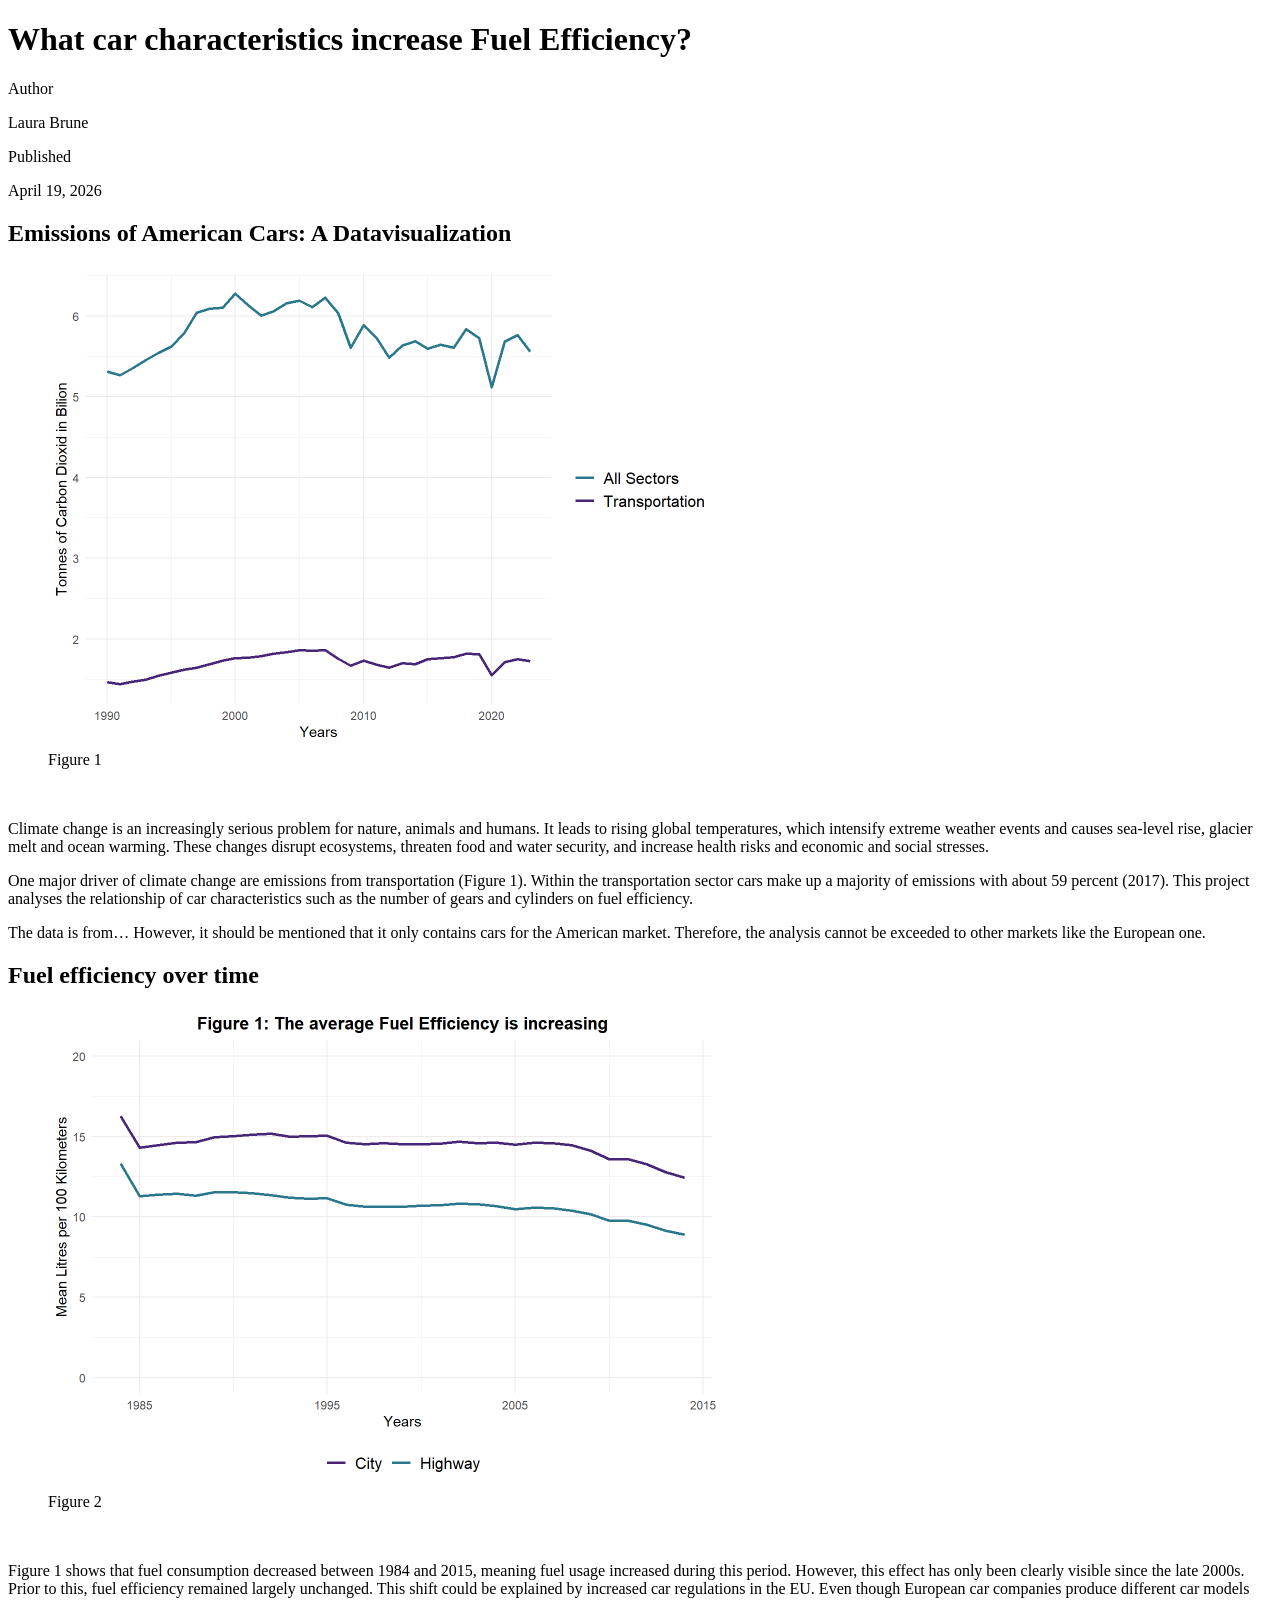
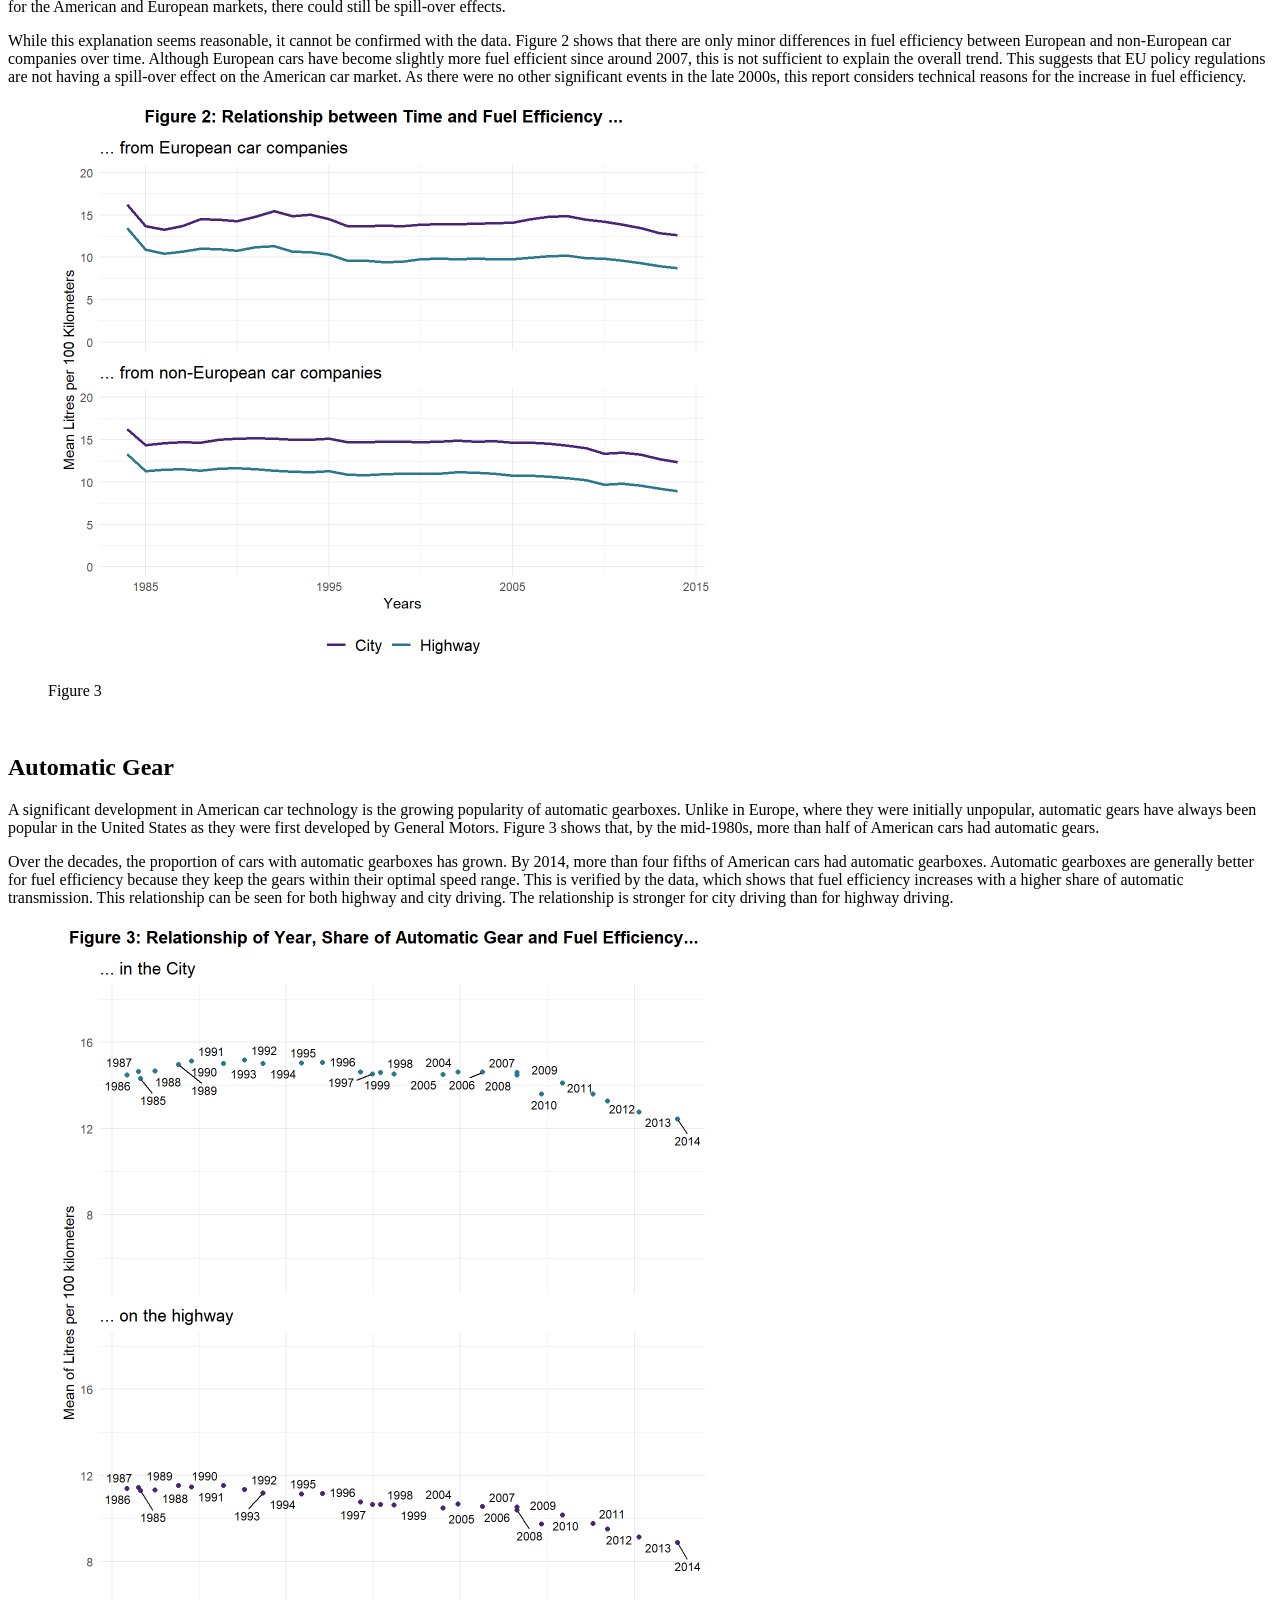
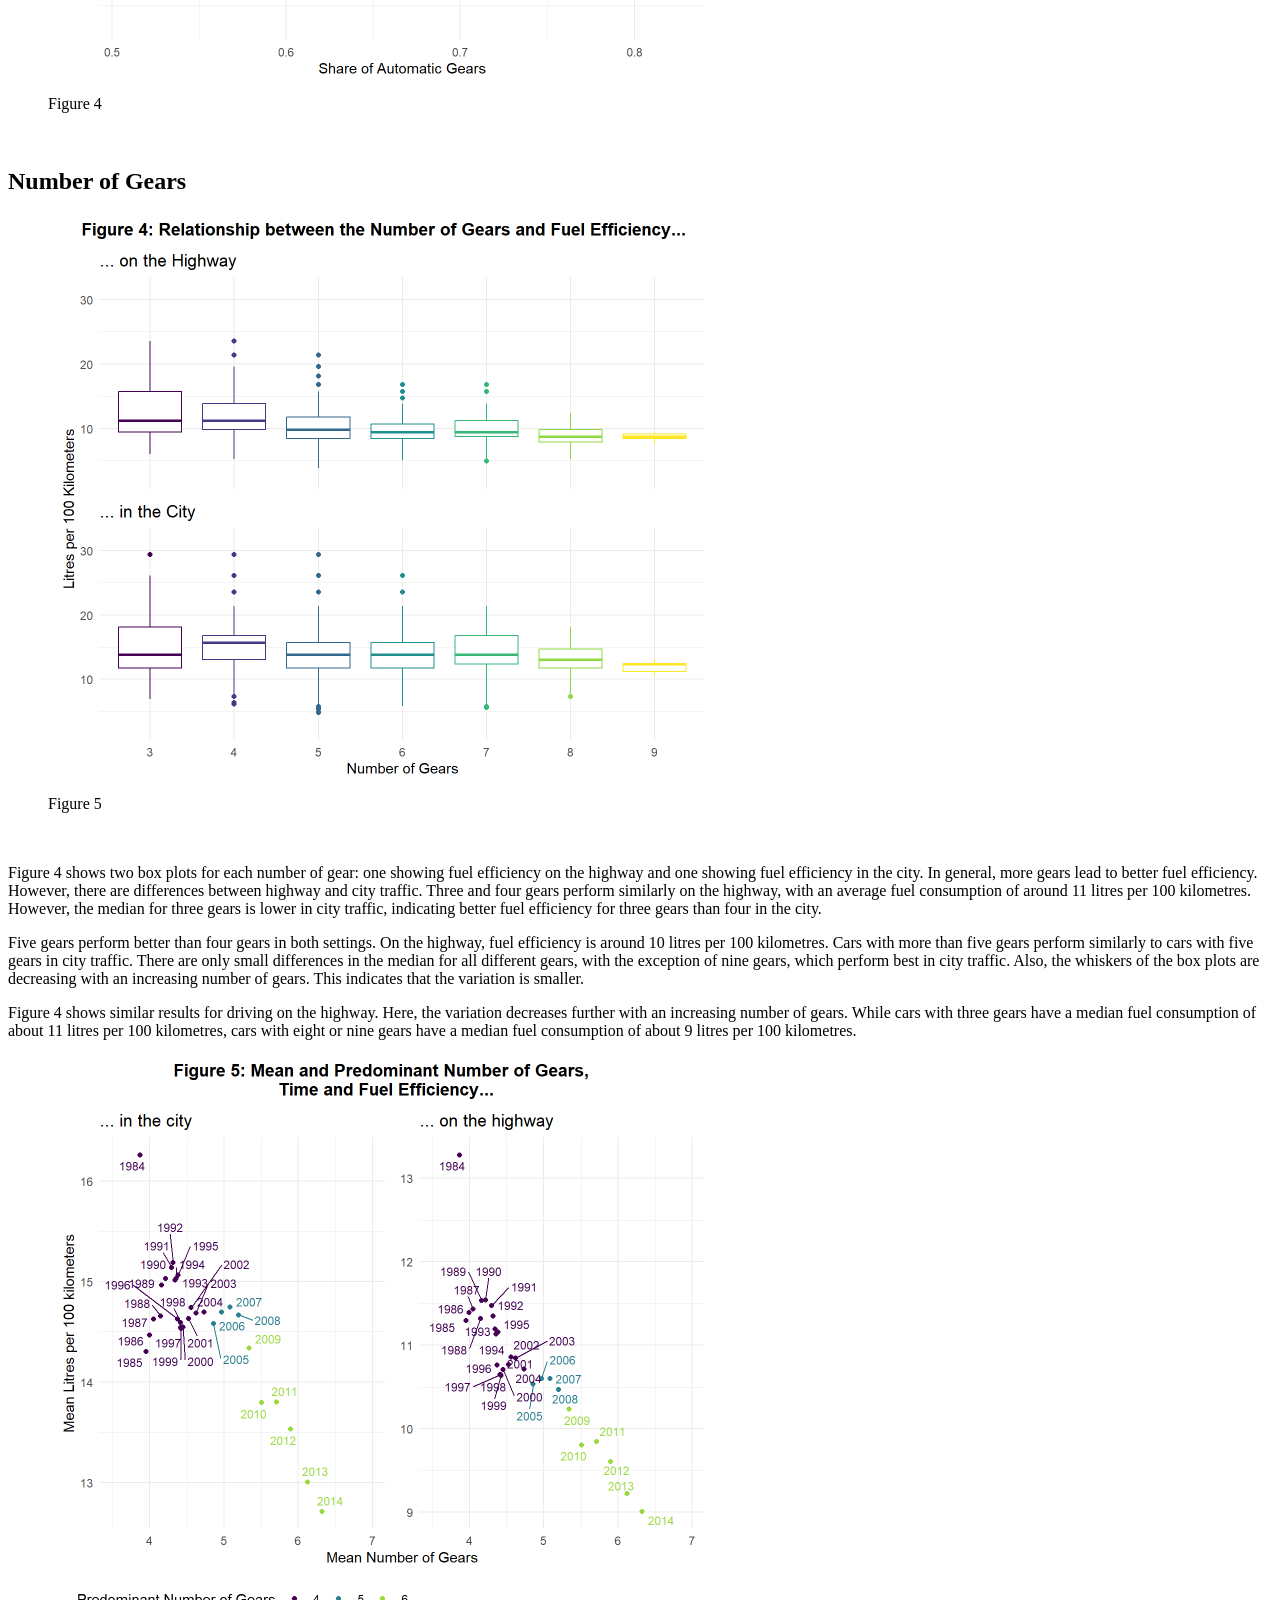
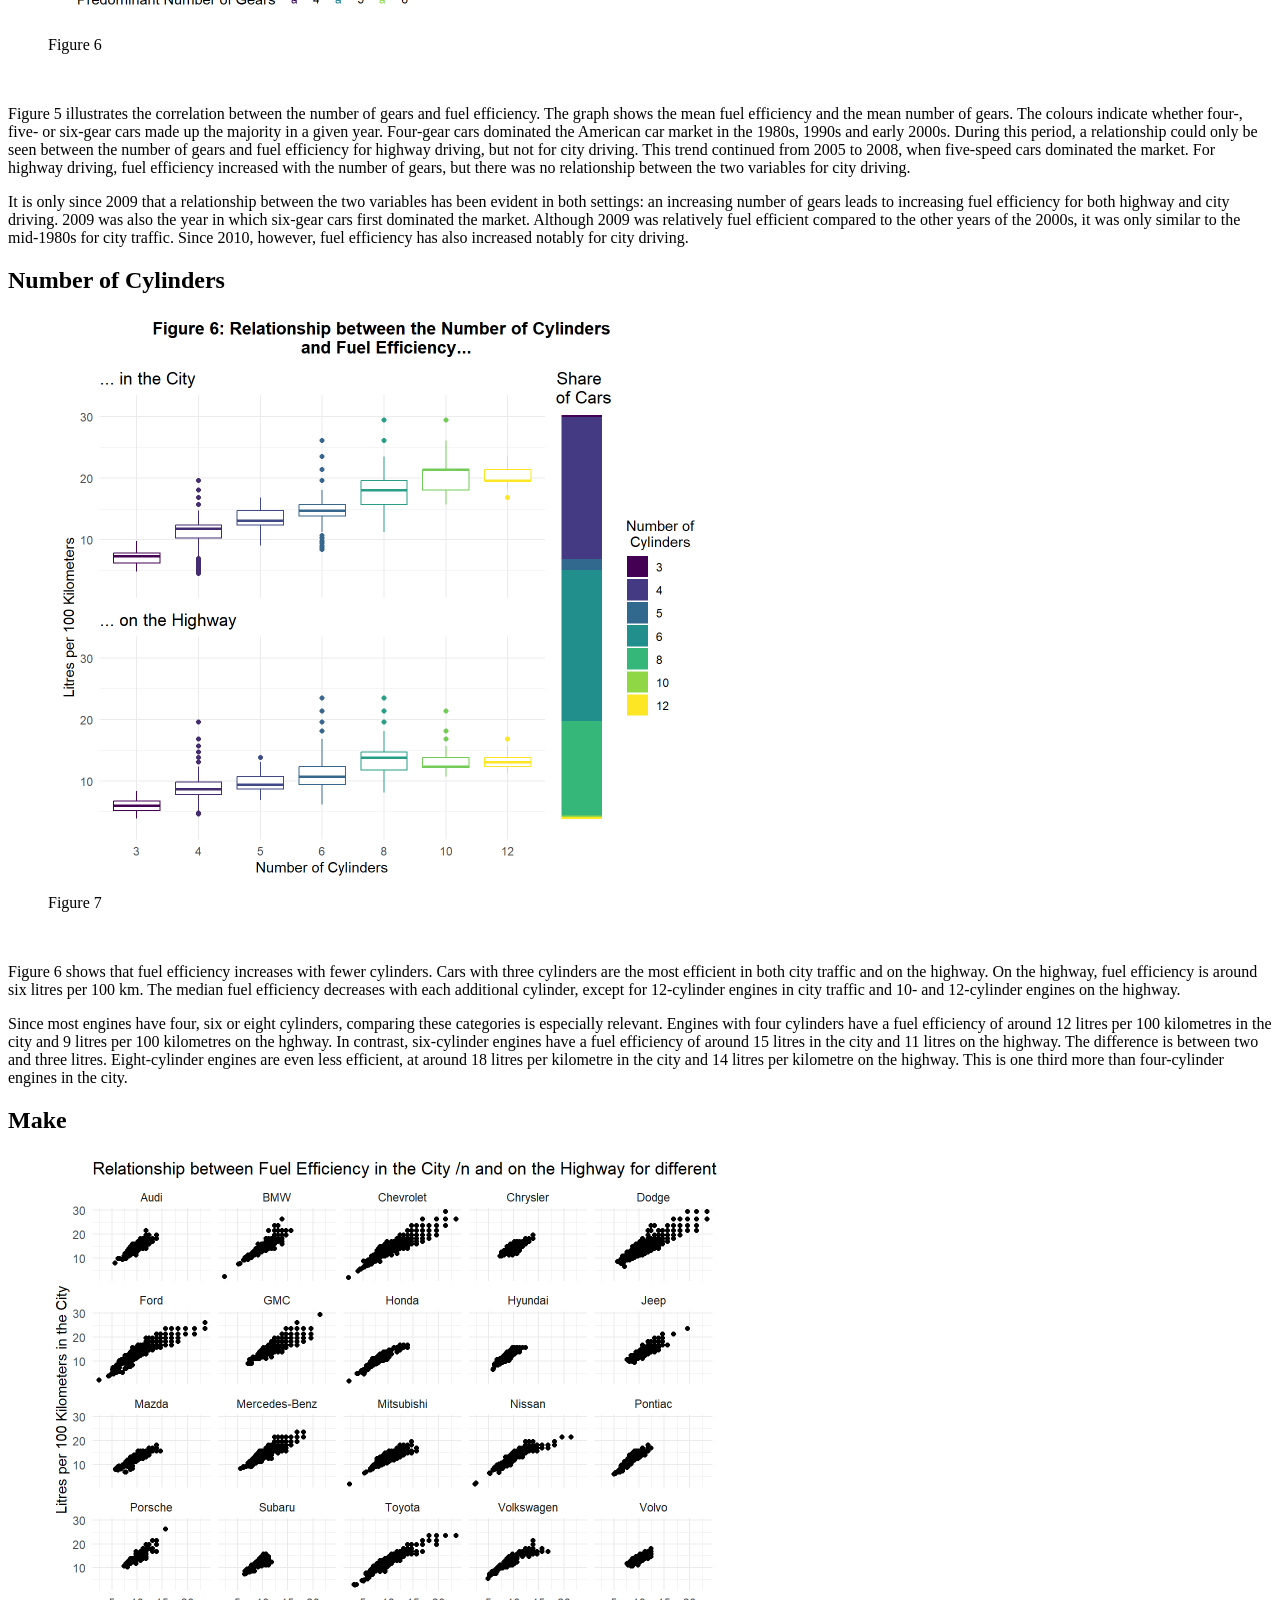
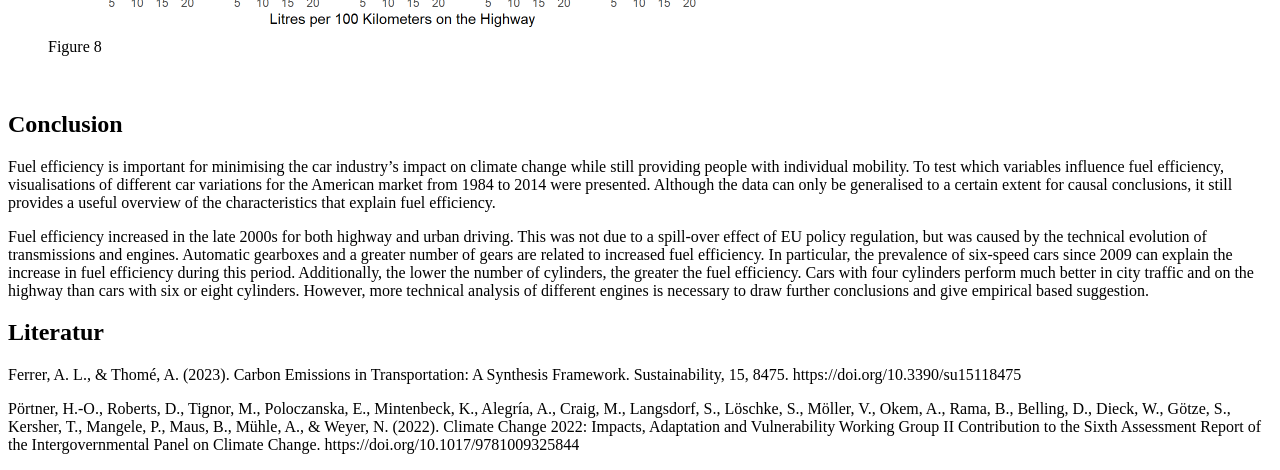
==== report/Results.html @ 05a47583 "New Structure Report" ====
<!DOCTYPE html>
<html xmlns="http://www.w3.org/1999/xhtml" lang="en" xml:lang="en"><head>

<meta charset="utf-8">
<meta name="generator" content="quarto-1.8.25">

<meta name="viewport" content="width=device-width, initial-scale=1.0, user-scalable=yes">

<meta name="author" content="Laura Brune">
<meta name="dcterms.date" content="2026-04-19">

<title>What car characteristics increase Fuel Efficiency?</title>
<style>
code{white-space: pre-wrap;}
span.smallcaps{font-variant: small-caps;}
div.columns{display: flex; gap: min(4vw, 1.5em);}
div.column{flex: auto; overflow-x: auto;}
div.hanging-indent{margin-left: 1.5em; text-indent: -1.5em;}
ul.task-list{list-style: none;}
ul.task-list li input[type="checkbox"] {
  width: 0.8em;
  margin: 0 0.8em 0.2em -1em; /* quarto-specific, see https://github.com/quarto-dev/quarto-cli/issues/4556 */ 
  vertical-align: middle;
}
</style>


<script src="Results_files/libs/clipboard/clipboard.min.js"></script>
<script src="Results_files/libs/quarto-html/quarto.js" type="module"></script>
<script src="Results_files/libs/quarto-html/tabsets/tabsets.js" type="module"></script>
<script src="Results_files/libs/quarto-html/axe/axe-check.js" type="module"></script>
<script src="Results_files/libs/quarto-html/popper.min.js"></script>
<script src="Results_files/libs/quarto-html/tippy.umd.min.js"></script>
<script src="Results_files/libs/quarto-html/anchor.min.js"></script>
<link href="Results_files/libs/quarto-html/tippy.css" rel="stylesheet">
<link href="Results_files/libs/quarto-html/quarto-syntax-highlighting-7b89279ff1a6dce999919e0e67d4d9ec.css" rel="stylesheet" id="quarto-text-highlighting-styles">
<script src="Results_files/libs/bootstrap/bootstrap.min.js"></script>
<link href="Results_files/libs/bootstrap/bootstrap-icons.css" rel="stylesheet">
<link href="Results_files/libs/bootstrap/bootstrap-9e3ffae467580fdb927a41352e75a2e0.min.css" rel="stylesheet" append-hash="true" id="quarto-bootstrap" data-mode="light">


</head>

<body class="fullcontent quarto-light">

<div id="quarto-content" class="page-columns page-rows-contents page-layout-article">

<main class="content" id="quarto-document-content">

<header id="title-block-header" class="quarto-title-block default">
<div class="quarto-title">
<h1 class="title">What car characteristics increase Fuel Efficiency?</h1>
</div>



<div class="quarto-title-meta">

    <div>
    <div class="quarto-title-meta-heading">Author</div>
    <div class="quarto-title-meta-contents">
             <p>Laura Brune </p>
          </div>
  </div>
    
    <div>
    <div class="quarto-title-meta-heading">Published</div>
    <div class="quarto-title-meta-contents">
      <p class="date">April 19, 2026</p>
    </div>
  </div>
  
    
  </div>
  


</header>


<section id="emissions-of-american-cars-a-datavisualization" class="level1">
<h1>Emissions of American Cars: A Datavisualization</h1>
<div class="cell">
<div class="cell-output-display">
<div id="fig-emission-sector" class="quarto-float quarto-figure quarto-figure-center anchored" width="672">
<figure class="quarto-float quarto-float-fig figure">
<div aria-describedby="fig-emission-sector-caption-0ceaefa1-69ba-4598-a22c-09a6ac19f8ca">
<img src="Results_files/figure-html/fig-emission-sector-1.png" id="fig-emission-sector" class="img-fluid figure-img" width="672">
</div>
<figcaption class="quarto-float-caption-bottom quarto-float-caption quarto-float-fig quarto-uncaptioned" id="fig-emission-sector-caption-0ceaefa1-69ba-4598-a22c-09a6ac19f8ca">
Figure&nbsp;1
</figcaption>
</figure>
</div>
</div>
</div>
<p>Climate change is an increasingly serious problem for nature, animals and humans. It leads to rising global temperatures, which intensify extreme weather events and causes sea-level rise, glacier melt and ocean warming. These changes disrupt ecosystems, threaten food and water security, and increase health risks and economic and social stresses.</p>
<p>One major driver of climate change are emissions from transportation (Figure 1). Within the transportation sector cars make up a majority of emissions with about 59 percent (2017). This project analyses the relationship of car characteristics such as the number of gears and cylinders on fuel efficiency.</p>
<p>The data is from… However, it should be mentioned that it only contains cars for the American market. Therefore, the analysis cannot be exceeded to other markets like the European one.</p>
</section>
<section id="fuel-efficiency-over-time" class="level1">
<h1>Fuel efficiency over time</h1>
<div class="cell">
<div class="cell-output-display">
<div id="fig-time" class="quarto-float quarto-figure quarto-figure-center anchored" width="672">
<figure class="quarto-float quarto-float-fig figure">
<div aria-describedby="fig-time-caption-0ceaefa1-69ba-4598-a22c-09a6ac19f8ca">
<img src="Results_files/figure-html/fig-time-1.png" id="fig-time" class="img-fluid figure-img" width="672">
</div>
<figcaption class="quarto-float-caption-bottom quarto-float-caption quarto-float-fig quarto-uncaptioned" id="fig-time-caption-0ceaefa1-69ba-4598-a22c-09a6ac19f8ca">
Figure&nbsp;2
</figcaption>
</figure>
</div>
</div>
</div>
<p>Figure 1 shows that fuel consumption decreased between 1984 and 2015, meaning fuel usage increased during this period. However, this effect has only been clearly visible since the late 2000s. Prior to this, fuel efficiency remained largely unchanged. This shift could be explained by increased car regulations in the EU. Even though European car companies produce different car models for the American and European markets, there could still be spill-over effects.</p>
<p>While this explanation seems reasonable, it cannot be confirmed with the data. Figure 2 shows that there are only minor differences in fuel efficiency between European and non-European car companies over time. Although European cars have become slightly more fuel efficient since around 2007, this is not sufficient to explain the overall trend. This suggests that EU policy regulations are not having a spill-over effect on the American car market. As there were no other significant events in the late 2000s, this report considers technical reasons for the increase in fuel efficiency.</p>
<div class="cell">
<div class="cell-output-display">
<div id="fig-eu-nonEu-time" class="quarto-float quarto-figure quarto-figure-center anchored" width="672">
<figure class="quarto-float quarto-float-fig figure">
<div aria-describedby="fig-eu-nonEu-time-caption-0ceaefa1-69ba-4598-a22c-09a6ac19f8ca">
<img src="Results_files/figure-html/fig-eu-nonEu-time-1.png" id="fig-eu-nonEu-time" class="img-fluid figure-img" width="672">
</div>
<figcaption class="quarto-float-caption-bottom quarto-float-caption quarto-float-fig quarto-uncaptioned" id="fig-eu-nonEu-time-caption-0ceaefa1-69ba-4598-a22c-09a6ac19f8ca">
Figure&nbsp;3
</figcaption>
</figure>
</div>
</div>
</div>
</section>
<section id="automatic-gear" class="level1">
<h1>Automatic Gear</h1>
<p>A significant development in American car technology is the growing popularity of automatic gearboxes. Unlike in Europe, where they were initially unpopular, automatic gears have always been popular in the United States as they were first developed by General Motors. Figure 3 shows that, by the mid-1980s, more than half of American cars had automatic gears.</p>
<p>Over the decades, the proportion of cars with automatic gearboxes has grown. By 2014, more than four fifths of American cars had automatic gearboxes. Automatic gearboxes are generally better for fuel efficiency because they keep the gears within their optimal speed range. This is verified by the data, which shows that fuel efficiency increases with a higher share of automatic transmission. This relationship can be seen for both highway and city driving. The relationship is stronger for city driving than for highway driving.</p>
<div class="cell">
<div class="cell-output-display">
<div id="fig-automatic-year" class="quarto-float quarto-figure quarto-figure-center anchored" width="672">
<figure class="quarto-float quarto-float-fig figure">
<div aria-describedby="fig-automatic-year-caption-0ceaefa1-69ba-4598-a22c-09a6ac19f8ca">
<img src="Results_files/figure-html/fig-automatic-year-1.png" id="fig-automatic-year" class="img-fluid figure-img" width="672">
</div>
<figcaption class="quarto-float-caption-bottom quarto-float-caption quarto-float-fig quarto-uncaptioned" id="fig-automatic-year-caption-0ceaefa1-69ba-4598-a22c-09a6ac19f8ca">
Figure&nbsp;4
</figcaption>
</figure>
</div>
</div>
</div>
</section>
<section id="number-of-gears" class="level1">
<h1>Number of Gears</h1>
<div class="cell">
<div class="cell-output-display">
<div id="fig-n-gears" class="quarto-float quarto-figure quarto-figure-center anchored" width="672">
<figure class="quarto-float quarto-float-fig figure">
<div aria-describedby="fig-n-gears-caption-0ceaefa1-69ba-4598-a22c-09a6ac19f8ca">
<img src="Results_files/figure-html/fig-n-gears-1.png" id="fig-n-gears" class="img-fluid figure-img" width="672">
</div>
<figcaption class="quarto-float-caption-bottom quarto-float-caption quarto-float-fig quarto-uncaptioned" id="fig-n-gears-caption-0ceaefa1-69ba-4598-a22c-09a6ac19f8ca">
Figure&nbsp;5
</figcaption>
</figure>
</div>
</div>
</div>
<p>Figure 4 shows two box plots for each number of gear: one showing fuel efficiency on the highway and one showing fuel efficiency in the city. In general, more gears lead to better fuel efficiency. However, there are differences between highway and city traffic. Three and four gears perform similarly on the highway, with an average fuel consumption of around 11 litres per 100 kilometres. However, the median for three gears is lower in city traffic, indicating better fuel efficiency for three gears than four in the city.</p>
<p>Five gears perform better than four gears in both settings. On the highway, fuel efficiency is around 10 litres per 100 kilometres. Cars with more than five gears perform similarly to cars with five gears in city traffic. There are only small differences in the median for all different gears, with the exception of nine gears, which perform best in city traffic. Also, the whiskers of the box plots are decreasing with an increasing number of gears. This indicates that the variation is smaller.</p>
<p>Figure 4 shows similar results for driving on the highway. Here, the variation decreases further with an increasing number of gears. While cars with three gears have a median fuel consumption of about 11 litres per 100 kilometres, cars with eight or nine gears have a median fuel consumption of about 9 litres per 100 kilometres.</p>
<div class="cell">
<div class="cell-output-display">
<div id="fig-n-gears-year" class="quarto-float quarto-figure quarto-figure-center anchored" width="672">
<figure class="quarto-float quarto-float-fig figure">
<div aria-describedby="fig-n-gears-year-caption-0ceaefa1-69ba-4598-a22c-09a6ac19f8ca">
<img src="Results_files/figure-html/fig-n-gears-year-1.png" id="fig-n-gears-year" class="img-fluid figure-img" width="672">
</div>
<figcaption class="quarto-float-caption-bottom quarto-float-caption quarto-float-fig quarto-uncaptioned" id="fig-n-gears-year-caption-0ceaefa1-69ba-4598-a22c-09a6ac19f8ca">
Figure&nbsp;6
</figcaption>
</figure>
</div>
</div>
</div>
<p>Figure 5 illustrates the correlation between the number of gears and fuel efficiency. The graph shows the mean fuel efficiency and the mean number of gears. The colours indicate whether four-, five- or six-gear cars made up the majority in a given year. Four-gear cars dominated the American car market in the 1980s, 1990s and early 2000s. During this period, a relationship could only be seen between the number of gears and fuel efficiency for highway driving, but not for city driving. This trend continued from 2005 to 2008, when five-speed cars dominated the market. For highway driving, fuel efficiency increased with the number of gears, but there was no relationship between the two variables for city driving.</p>
<p>It is only since 2009 that a relationship between the two variables has been evident in both settings: an increasing number of gears leads to increasing fuel efficiency for both highway and city driving. 2009 was also the year in which six-gear cars first dominated the market. Although 2009 was relatively fuel efficient compared to the other years of the 2000s, it was only similar to the mid-1980s for city traffic. Since 2010, however, fuel efficiency has also increased notably for city driving.</p>
</section>
<section id="number-of-cylinders" class="level1">
<h1>Number of Cylinders</h1>
<div class="cell">
<div class="cell-output-display">
<div id="fig-n-cylinders" class="quarto-float quarto-figure quarto-figure-center anchored" width="672">
<figure class="quarto-float quarto-float-fig figure">
<div aria-describedby="fig-n-cylinders-caption-0ceaefa1-69ba-4598-a22c-09a6ac19f8ca">
<img src="Results_files/figure-html/fig-n-cylinders-1.png" id="fig-n-cylinders" class="img-fluid figure-img" width="672">
</div>
<figcaption class="quarto-float-caption-bottom quarto-float-caption quarto-float-fig quarto-uncaptioned" id="fig-n-cylinders-caption-0ceaefa1-69ba-4598-a22c-09a6ac19f8ca">
Figure&nbsp;7
</figcaption>
</figure>
</div>
</div>
</div>
<p>Figure 6 shows that fuel efficiency increases with fewer cylinders. Cars with three cylinders are the most efficient in both city traffic and on the highway. On the highway, fuel efficiency is around six litres per 100 km. The median fuel efficiency decreases with each additional cylinder, except for 12-cylinder engines in city traffic and 10- and 12-cylinder engines on the highway.</p>
<p>Since most engines have four, six or eight cylinders, comparing these categories is especially relevant. Engines with four cylinders have a fuel efficiency of around 12 litres per 100 kilometres in the city and 9 litres per 100 kilometres on the hghway. In contrast, six-cylinder engines have a fuel efficiency of around 15 litres in the city and 11 litres on the highway. The difference is between two and three litres. Eight-cylinder engines are even less efficient, at around 18 litres per kilometre in the city and 14 litres per kilometre on the highway. This is one third more than four-cylinder engines in the city.</p>
</section>
<section id="make" class="level1">
<h1>Make</h1>
<div class="cell">
<div class="cell-output-display">
<div id="fig-make" class="quarto-float quarto-figure quarto-figure-center anchored" width="672">
<figure class="quarto-float quarto-float-fig figure">
<div aria-describedby="fig-make-caption-0ceaefa1-69ba-4598-a22c-09a6ac19f8ca">
<img src="Results_files/figure-html/fig-make-1.png" id="fig-make" class="img-fluid figure-img" width="672">
</div>
<figcaption class="quarto-float-caption-bottom quarto-float-caption quarto-float-fig quarto-uncaptioned" id="fig-make-caption-0ceaefa1-69ba-4598-a22c-09a6ac19f8ca">
Figure&nbsp;8
</figcaption>
</figure>
</div>
</div>
</div>
</section>
<section id="conclusion" class="level1">
<h1>Conclusion</h1>
<p>Fuel efficiency is important for minimising the car industry’s impact on climate change while still providing people with individual mobility. To test which variables influence fuel efficiency, visualisations of different car variations for the American market from 1984 to 2014 were presented. Although the data can only be generalised to a certain extent for causal conclusions, it still provides a useful overview of the characteristics that explain fuel efficiency.</p>
<p>Fuel efficiency increased in the late 2000s for both highway and urban driving. This was not due to a spill-over effect of EU policy regulation, but was caused by the technical evolution of transmissions and engines. Automatic gearboxes and a greater number of gears are related to increased fuel efficiency. In particular, the prevalence of six-speed cars since 2009 can explain the increase in fuel efficiency during this period. Additionally, the lower the number of cylinders, the greater the fuel efficiency. Cars with four cylinders perform much better in city traffic and on the highway than cars with six or eight cylinders. However, more technical analysis of different engines is necessary to draw further conclusions and give empirical based suggestion.</p>
</section>
<section id="literatur" class="level1">
<h1>Literatur</h1>
<p>Ferrer, A. L., &amp; Thomé, A. (2023). Carbon Emissions in Transportation: A Synthesis Framework. Sustainability, 15, 8475. https://doi.org/10.3390/su15118475</p>
<p>Pörtner, H.-O., Roberts, D., Tignor, M., Poloczanska, E., Mintenbeck, K., Alegría, A., Craig, M., Langsdorf, S., Löschke, S., Möller, V., Okem, A., Rama, B., Belling, D., Dieck, W., Götze, S., Kersher, T., Mangele, P., Maus, B., Mühle, A., &amp; Weyer, N. (2022). Climate Change 2022: Impacts, Adaptation and Vulnerability Working Group II Contribution to the Sixth Assessment Report of the Intergovernmental Panel on Climate Change. https://doi.org/10.1017/9781009325844</p>
</section>

</main>
<!-- /main column -->
<script id="quarto-html-after-body" type="application/javascript">
  window.document.addEventListener("DOMContentLoaded", function (event) {
    const icon = "";
    const anchorJS = new window.AnchorJS();
    anchorJS.options = {
      placement: 'right',
      icon: icon
    };
    anchorJS.add('.anchored');
    const isCodeAnnotation = (el) => {
      for (const clz of el.classList) {
        if (clz.startsWith('code-annotation-')) {                     
          return true;
        }
      }
      return false;
    }
    const onCopySuccess = function(e) {
      // button target
      const button = e.trigger;
      // don't keep focus
      button.blur();
      // flash "checked"
      button.classList.add('code-copy-button-checked');
      var currentTitle = button.getAttribute("title");
      button.setAttribute("title", "Copied!");
      let tooltip;
      if (window.bootstrap) {
        button.setAttribute("data-bs-toggle", "tooltip");
        button.setAttribute("data-bs-placement", "left");
        button.setAttribute("data-bs-title", "Copied!");
        tooltip = new bootstrap.Tooltip(button, 
          { trigger: "manual", 
            customClass: "code-copy-button-tooltip",
            offset: [0, -8]});
        tooltip.show();    
      }
      setTimeout(function() {
        if (tooltip) {
          tooltip.hide();
          button.removeAttribute("data-bs-title");
          button.removeAttribute("data-bs-toggle");
          button.removeAttribute("data-bs-placement");
        }
        button.setAttribute("title", currentTitle);
        button.classList.remove('code-copy-button-checked');
      }, 1000);
      // clear code selection
      e.clearSelection();
    }
    const getTextToCopy = function(trigger) {
      const outerScaffold = trigger.parentElement.cloneNode(true);
      const codeEl = outerScaffold.querySelector('code');
      for (const childEl of codeEl.children) {
        if (isCodeAnnotation(childEl)) {
          childEl.remove();
        }
      }
      return codeEl.innerText;
    }
    const clipboard = new window.ClipboardJS('.code-copy-button:not([data-in-quarto-modal])', {
      text: getTextToCopy
    });
    clipboard.on('success', onCopySuccess);
    if (window.document.getElementById('quarto-embedded-source-code-modal')) {
      const clipboardModal = new window.ClipboardJS('.code-copy-button[data-in-quarto-modal]', {
        text: getTextToCopy,
        container: window.document.getElementById('quarto-embedded-source-code-modal')
      });
      clipboardModal.on('success', onCopySuccess);
    }
      var localhostRegex = new RegExp(/^(?:http|https):\/\/localhost\:?[0-9]*\//);
      var mailtoRegex = new RegExp(/^mailto:/);
        var filterRegex = new RegExp('/' + window.location.host + '/');
      var isInternal = (href) => {
          return filterRegex.test(href) || localhostRegex.test(href) || mailtoRegex.test(href);
      }
      // Inspect non-navigation links and adorn them if external
     var links = window.document.querySelectorAll('a[href]:not(.nav-link):not(.navbar-brand):not(.toc-action):not(.sidebar-link):not(.sidebar-item-toggle):not(.pagination-link):not(.no-external):not([aria-hidden]):not(.dropdown-item):not(.quarto-navigation-tool):not(.about-link)');
      for (var i=0; i<links.length; i++) {
        const link = links[i];
        if (!isInternal(link.href)) {
          // undo the damage that might have been done by quarto-nav.js in the case of
          // links that we want to consider external
          if (link.dataset.originalHref !== undefined) {
            link.href = link.dataset.originalHref;
          }
        }
      }
    function tippyHover(el, contentFn, onTriggerFn, onUntriggerFn) {
      const config = {
        allowHTML: true,
        maxWidth: 500,
        delay: 100,
        arrow: false,
        appendTo: function(el) {
            return el.parentElement;
        },
        interactive: true,
        interactiveBorder: 10,
        theme: 'quarto',
        placement: 'bottom-start',
      };
      if (contentFn) {
        config.content = contentFn;
      }
      if (onTriggerFn) {
        config.onTrigger = onTriggerFn;
      }
      if (onUntriggerFn) {
        config.onUntrigger = onUntriggerFn;
      }
      window.tippy(el, config); 
    }
    const noterefs = window.document.querySelectorAll('a[role="doc-noteref"]');
    for (var i=0; i<noterefs.length; i++) {
      const ref = noterefs[i];
      tippyHover(ref, function() {
        // use id or data attribute instead here
        let href = ref.getAttribute('data-footnote-href') || ref.getAttribute('href');
        try { href = new URL(href).hash; } catch {}
        const id = href.replace(/^#\/?/, "");
        const note = window.document.getElementById(id);
        if (note) {
          return note.innerHTML;
        } else {
          return "";
        }
      });
    }
    const xrefs = window.document.querySelectorAll('a.quarto-xref');
    const processXRef = (id, note) => {
      // Strip column container classes
      const stripColumnClz = (el) => {
        el.classList.remove("page-full", "page-columns");
        if (el.children) {
          for (const child of el.children) {
            stripColumnClz(child);
          }
        }
      }
      stripColumnClz(note)
      if (id === null || id.startsWith('sec-')) {
        // Special case sections, only their first couple elements
        const container = document.createElement("div");
        if (note.children && note.children.length > 2) {
          container.appendChild(note.children[0].cloneNode(true));
          for (let i = 1; i < note.children.length; i++) {
            const child = note.children[i];
            if (child.tagName === "P" && child.innerText === "") {
              continue;
            } else {
              container.appendChild(child.cloneNode(true));
              break;
            }
          }
          if (window.Quarto?.typesetMath) {
            window.Quarto.typesetMath(container);
          }
          return container.innerHTML
        } else {
          if (window.Quarto?.typesetMath) {
            window.Quarto.typesetMath(note);
          }
          return note.innerHTML;
        }
      } else {
        // Remove any anchor links if they are present
        const anchorLink = note.querySelector('a.anchorjs-link');
        if (anchorLink) {
          anchorLink.remove();
        }
        if (window.Quarto?.typesetMath) {
          window.Quarto.typesetMath(note);
        }
        if (note.classList.contains("callout")) {
          return note.outerHTML;
        } else {
          return note.innerHTML;
        }
      }
    }
    for (var i=0; i<xrefs.length; i++) {
      const xref = xrefs[i];
      tippyHover(xref, undefined, function(instance) {
        instance.disable();
        let url = xref.getAttribute('href');
        let hash = undefined; 
        if (url.startsWith('#')) {
          hash = url;
        } else {
          try { hash = new URL(url).hash; } catch {}
        }
        if (hash) {
          const id = hash.replace(/^#\/?/, "");
          const note = window.document.getElementById(id);
          if (note !== null) {
            try {
              const html = processXRef(id, note.cloneNode(true));
              instance.setContent(html);
            } finally {
              instance.enable();
              instance.show();
            }
          } else {
            // See if we can fetch this
            fetch(url.split('#')[0])
            .then(res => res.text())
            .then(html => {
              const parser = new DOMParser();
              const htmlDoc = parser.parseFromString(html, "text/html");
              const note = htmlDoc.getElementById(id);
              if (note !== null) {
                const html = processXRef(id, note);
                instance.setContent(html);
              } 
            }).finally(() => {
              instance.enable();
              instance.show();
            });
          }
        } else {
          // See if we can fetch a full url (with no hash to target)
          // This is a special case and we should probably do some content thinning / targeting
          fetch(url)
          .then(res => res.text())
          .then(html => {
            const parser = new DOMParser();
            const htmlDoc = parser.parseFromString(html, "text/html");
            const note = htmlDoc.querySelector('main.content');
            if (note !== null) {
              // This should only happen for chapter cross references
              // (since there is no id in the URL)
              // remove the first header
              if (note.children.length > 0 && note.children[0].tagName === "HEADER") {
                note.children[0].remove();
              }
              const html = processXRef(null, note);
              instance.setContent(html);
            } 
          }).finally(() => {
            instance.enable();
            instance.show();
          });
        }
      }, function(instance) {
      });
    }
        let selectedAnnoteEl;
        const selectorForAnnotation = ( cell, annotation) => {
          let cellAttr = 'data-code-cell="' + cell + '"';
          let lineAttr = 'data-code-annotation="' +  annotation + '"';
          const selector = 'span[' + cellAttr + '][' + lineAttr + ']';
          return selector;
        }
        const selectCodeLines = (annoteEl) => {
          const doc = window.document;
          const targetCell = annoteEl.getAttribute("data-target-cell");
          const targetAnnotation = annoteEl.getAttribute("data-target-annotation");
          const annoteSpan = window.document.querySelector(selectorForAnnotation(targetCell, targetAnnotation));
          const lines = annoteSpan.getAttribute("data-code-lines").split(",");
          const lineIds = lines.map((line) => {
            return targetCell + "-" + line;
          })
          let top = null;
          let height = null;
          let parent = null;
          if (lineIds.length > 0) {
              //compute the position of the single el (top and bottom and make a div)
              const el = window.document.getElementById(lineIds[0]);
              top = el.offsetTop;
              height = el.offsetHeight;
              parent = el.parentElement.parentElement;
            if (lineIds.length > 1) {
              const lastEl = window.document.getElementById(lineIds[lineIds.length - 1]);
              const bottom = lastEl.offsetTop + lastEl.offsetHeight;
              height = bottom - top;
            }
            if (top !== null && height !== null && parent !== null) {
              // cook up a div (if necessary) and position it 
              let div = window.document.getElementById("code-annotation-line-highlight");
              if (div === null) {
                div = window.document.createElement("div");
                div.setAttribute("id", "code-annotation-line-highlight");
                div.style.position = 'absolute';
                parent.appendChild(div);
              }
              div.style.top = top - 2 + "px";
              div.style.height = height + 4 + "px";
              div.style.left = 0;
              let gutterDiv = window.document.getElementById("code-annotation-line-highlight-gutter");
              if (gutterDiv === null) {
                gutterDiv = window.document.createElement("div");
                gutterDiv.setAttribute("id", "code-annotation-line-highlight-gutter");
                gutterDiv.style.position = 'absolute';
                const codeCell = window.document.getElementById(targetCell);
                const gutter = codeCell.querySelector('.code-annotation-gutter');
                gutter.appendChild(gutterDiv);
              }
              gutterDiv.style.top = top - 2 + "px";
              gutterDiv.style.height = height + 4 + "px";
            }
            selectedAnnoteEl = annoteEl;
          }
        };
        const unselectCodeLines = () => {
          const elementsIds = ["code-annotation-line-highlight", "code-annotation-line-highlight-gutter"];
          elementsIds.forEach((elId) => {
            const div = window.document.getElementById(elId);
            if (div) {
              div.remove();
            }
          });
          selectedAnnoteEl = undefined;
        };
          // Handle positioning of the toggle
      window.addEventListener(
        "resize",
        throttle(() => {
          elRect = undefined;
          if (selectedAnnoteEl) {
            selectCodeLines(selectedAnnoteEl);
          }
        }, 10)
      );
      function throttle(fn, ms) {
      let throttle = false;
      let timer;
        return (...args) => {
          if(!throttle) { // first call gets through
              fn.apply(this, args);
              throttle = true;
          } else { // all the others get throttled
              if(timer) clearTimeout(timer); // cancel #2
              timer = setTimeout(() => {
                fn.apply(this, args);
                timer = throttle = false;
              }, ms);
          }
        };
      }
        // Attach click handler to the DT
        const annoteDls = window.document.querySelectorAll('dt[data-target-cell]');
        for (const annoteDlNode of annoteDls) {
          annoteDlNode.addEventListener('click', (event) => {
            const clickedEl = event.target;
            if (clickedEl !== selectedAnnoteEl) {
              unselectCodeLines();
              const activeEl = window.document.querySelector('dt[data-target-cell].code-annotation-active');
              if (activeEl) {
                activeEl.classList.remove('code-annotation-active');
              }
              selectCodeLines(clickedEl);
              clickedEl.classList.add('code-annotation-active');
            } else {
              // Unselect the line
              unselectCodeLines();
              clickedEl.classList.remove('code-annotation-active');
            }
          });
        }
    const findCites = (el) => {
      const parentEl = el.parentElement;
      if (parentEl) {
        const cites = parentEl.dataset.cites;
        if (cites) {
          return {
            el,
            cites: cites.split(' ')
          };
        } else {
          return findCites(el.parentElement)
        }
      } else {
        return undefined;
      }
    };
    var bibliorefs = window.document.querySelectorAll('a[role="doc-biblioref"]');
    for (var i=0; i<bibliorefs.length; i++) {
      const ref = bibliorefs[i];
      const citeInfo = findCites(ref);
      if (citeInfo) {
        tippyHover(citeInfo.el, function() {
          var popup = window.document.createElement('div');
          citeInfo.cites.forEach(function(cite) {
            var citeDiv = window.document.createElement('div');
            citeDiv.classList.add('hanging-indent');
            citeDiv.classList.add('csl-entry');
            var biblioDiv = window.document.getElementById('ref-' + cite);
            if (biblioDiv) {
              citeDiv.innerHTML = biblioDiv.innerHTML;
            }
            popup.appendChild(citeDiv);
          });
          return popup.innerHTML;
        });
      }
    }
  });
  </script>
</div> <!-- /content -->




</body></html>
---- report/Results_files/libs/quarto-html/tippy.css ----
.tippy-box[data-animation=fade][data-state=hidden]{opacity:0}[data-tippy-root]{max-width:calc(100vw - 10px)}.tippy-box{position:relative;background-color:#333;color:#fff;border-radius:4px;font-size:14px;line-height:1.4;white-space:normal;outline:0;transition-property:transform,visibility,opacity}.tippy-box[data-placement^=top]>.tippy-arrow{bottom:0}.tippy-box[data-placement^=top]>.tippy-arrow:before{bottom:-7px;left:0;border-width:8px 8px 0;border-top-color:initial;transform-origin:center top}.tippy-box[data-placement^=bottom]>.tippy-arrow{top:0}.tippy-box[data-placement^=bottom]>.tippy-arrow:before{top:-7px;left:0;border-width:0 8px 8px;border-bottom-color:initial;transform-origin:center bottom}.tippy-box[data-placement^=left]>.tippy-arrow{right:0}.tippy-box[data-placement^=left]>.tippy-arrow:before{border-width:8px 0 8px 8px;border-left-color:initial;right:-7px;transform-origin:center left}.tippy-box[data-placement^=right]>.tippy-arrow{left:0}.tippy-box[data-placement^=right]>.tippy-arrow:before{left:-7px;border-width:8px 8px 8px 0;border-right-color:initial;transform-origin:center right}.tippy-box[data-inertia][data-state=visible]{transition-timing-function:cubic-bezier(.54,1.5,.38,1.11)}.tippy-arrow{width:16px;height:16px;color:#333}.tippy-arrow:before{content:"";position:absolute;border-color:transparent;border-style:solid}.tippy-content{position:relative;padding:5px 9px;z-index:1}
---- report/Results_files/libs/quarto-html/quarto-syntax-highlighting-7b89279ff1a6dce999919e0e67d4d9ec.css ----
/* quarto syntax highlight colors */
:root {
  --quarto-hl-ot-color: #003B4F;
  --quarto-hl-at-color: #657422;
  --quarto-hl-ss-color: #20794D;
  --quarto-hl-an-color: #5E5E5E;
  --quarto-hl-fu-color: #4758AB;
  --quarto-hl-st-color: #20794D;
  --quarto-hl-cf-color: #003B4F;
  --quarto-hl-op-color: #5E5E5E;
  --quarto-hl-er-color: #AD0000;
  --quarto-hl-bn-color: #AD0000;
  --quarto-hl-al-color: #AD0000;
  --quarto-hl-va-color: #111111;
  --quarto-hl-bu-color: inherit;
  --quarto-hl-ex-color: inherit;
  --quarto-hl-pp-color: #AD0000;
  --quarto-hl-in-color: #5E5E5E;
  --quarto-hl-vs-color: #20794D;
  --quarto-hl-wa-color: #5E5E5E;
  --quarto-hl-do-color: #5E5E5E;
  --quarto-hl-im-color: #00769E;
  --quarto-hl-ch-color: #20794D;
  --quarto-hl-dt-color: #AD0000;
  --quarto-hl-fl-color: #AD0000;
  --quarto-hl-co-color: #5E5E5E;
  --quarto-hl-cv-color: #5E5E5E;
  --quarto-hl-cn-color: #8f5902;
  --quarto-hl-sc-color: #5E5E5E;
  --quarto-hl-dv-color: #AD0000;
  --quarto-hl-kw-color: #003B4F;
}

/* other quarto variables */
:root {
  --quarto-font-monospace: SFMono-Regular, Menlo, Monaco, Consolas, "Liberation Mono", "Courier New", monospace;
}

/* syntax highlight based on Pandoc's rules */
pre > code.sourceCode > span {
  color: #003B4F;
}

code.sourceCode > span {
  color: #003B4F;
}

div.sourceCode,
div.sourceCode pre.sourceCode {
  color: #003B4F;
}

/* Normal */
code span {
  color: #003B4F;
}

/* Alert */
code span.al {
  color: #AD0000;
  font-style: inherit;
}

/* Annotation */
code span.an {
  color: #5E5E5E;
  font-style: inherit;
}

/* Attribute */
code span.at {
  color: #657422;
  font-style: inherit;
}

/* BaseN */
code span.bn {
  color: #AD0000;
  font-style: inherit;
}

/* BuiltIn */
code span.bu {
  font-style: inherit;
}

/* ControlFlow */
code span.cf {
  color: #003B4F;
  font-weight: bold;
  font-style: inherit;
}

/* Char */
code span.ch {
  color: #20794D;
  font-style: inherit;
}

/* Constant */
code span.cn {
  color: #8f5902;
  font-style: inherit;
}

/* Comment */
code span.co {
  color: #5E5E5E;
  font-style: inherit;
}

/* CommentVar */
code span.cv {
  color: #5E5E5E;
  font-style: italic;
}

/* Documentation */
code span.do {
  color: #5E5E5E;
  font-style: italic;
}

/* DataType */
code span.dt {
  color: #AD0000;
  font-style: inherit;
}

/* DecVal */
code span.dv {
  color: #AD0000;
  font-style: inherit;
}

/* Error */
code span.er {
  color: #AD0000;
  font-style: inherit;
}

/* Extension */
code span.ex {
  font-style: inherit;
}

/* Float */
code span.fl {
  color: #AD0000;
  font-style: inherit;
}

/* Function */
code span.fu {
  color: #4758AB;
  font-style: inherit;
}

/* Import */
code span.im {
  color: #00769E;
  font-style: inherit;
}

/* Information */
code span.in {
  color: #5E5E5E;
  font-style: inherit;
}

/* Keyword */
code span.kw {
  color: #003B4F;
  font-weight: bold;
  font-style: inherit;
}

/* Operator */
code span.op {
  color: #5E5E5E;
  font-style: inherit;
}

/* Other */
code span.ot {
  color: #003B4F;
  font-style: inherit;
}

/* Preprocessor */
code span.pp {
  color: #AD0000;
  font-style: inherit;
}

/* SpecialChar */
code span.sc {
  color: #5E5E5E;
  font-style: inherit;
}

/* SpecialString */
code span.ss {
  color: #20794D;
  font-style: inherit;
}

/* String */
code span.st {
  color: #20794D;
  font-style: inherit;
}

/* Variable */
code span.va {
  color: #111111;
  font-style: inherit;
}

/* VerbatimString */
code span.vs {
  color: #20794D;
  font-style: inherit;
}

/* Warning */
code span.wa {
  color: #5E5E5E;
  font-style: italic;
}

.prevent-inlining {
  content: "</";
}

/*# sourceMappingURL=3944bc705cfaf4c80e56f77c5205168a.css.map */
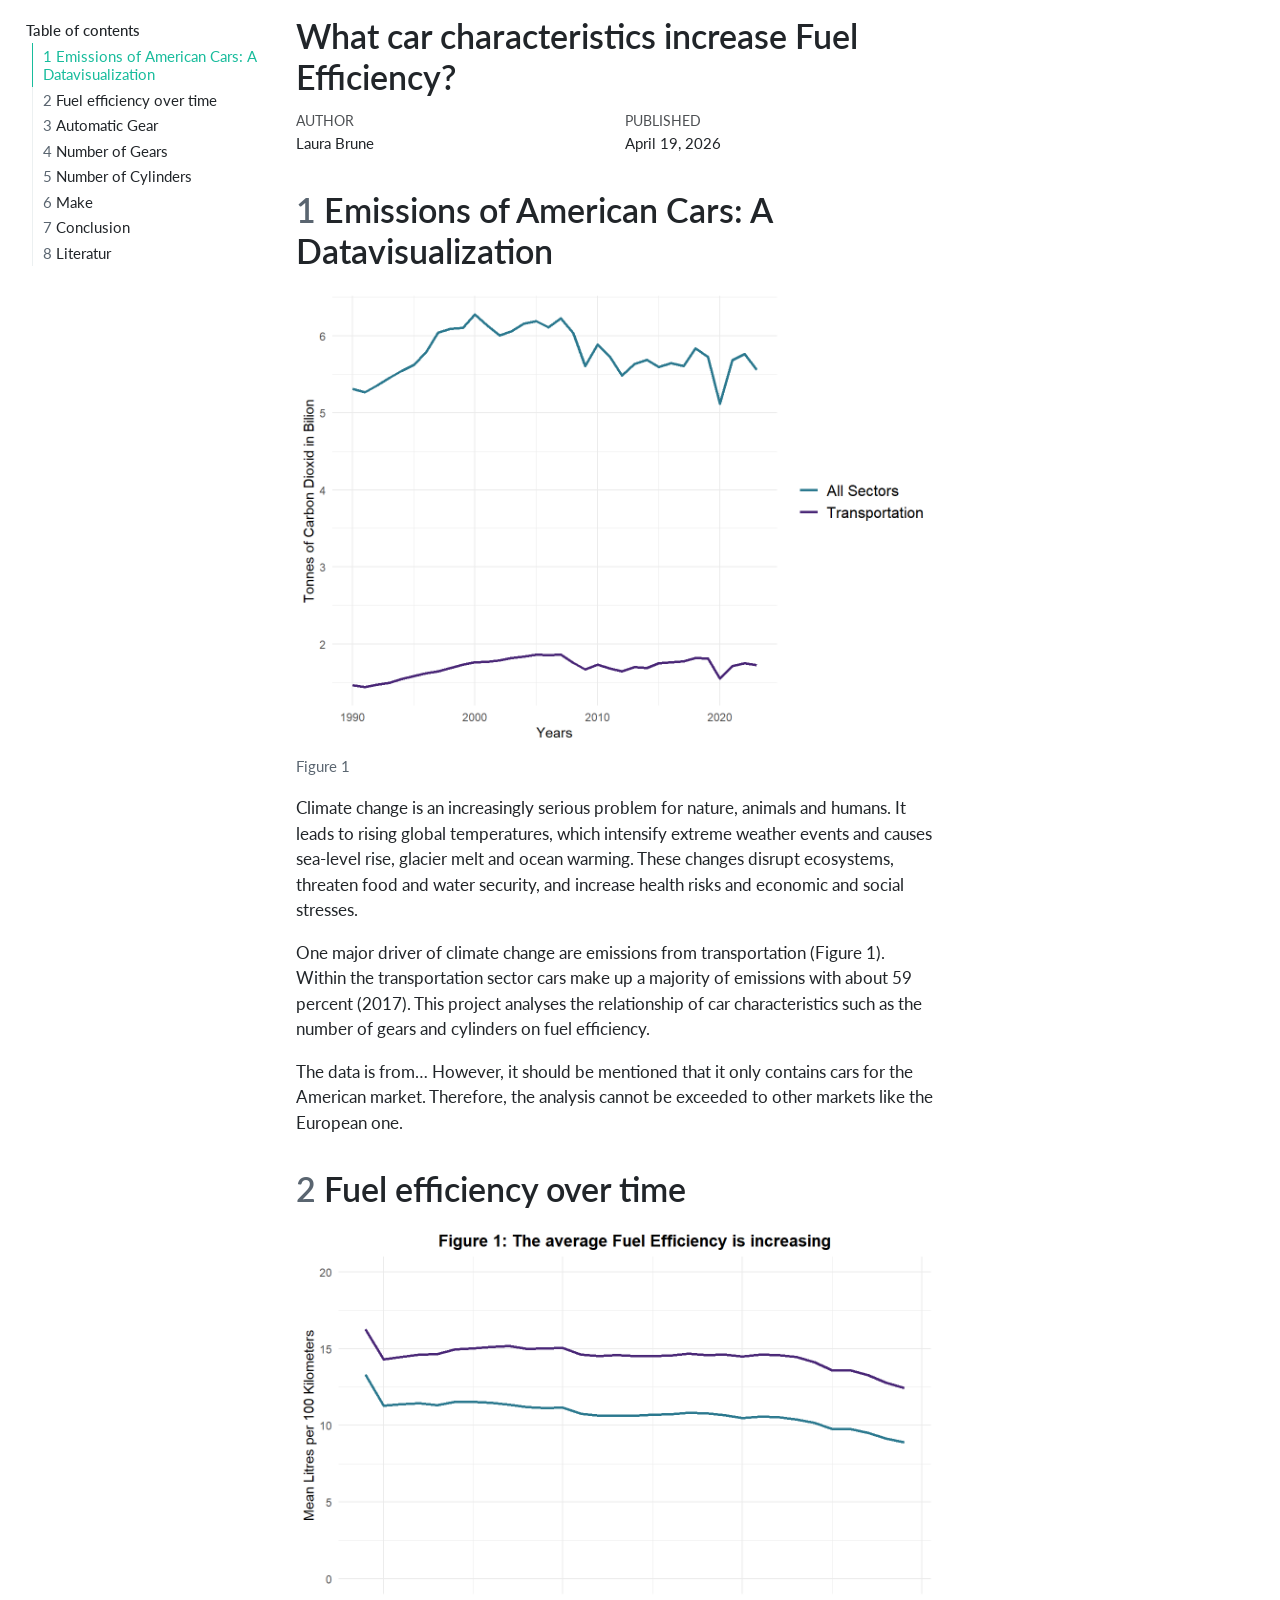
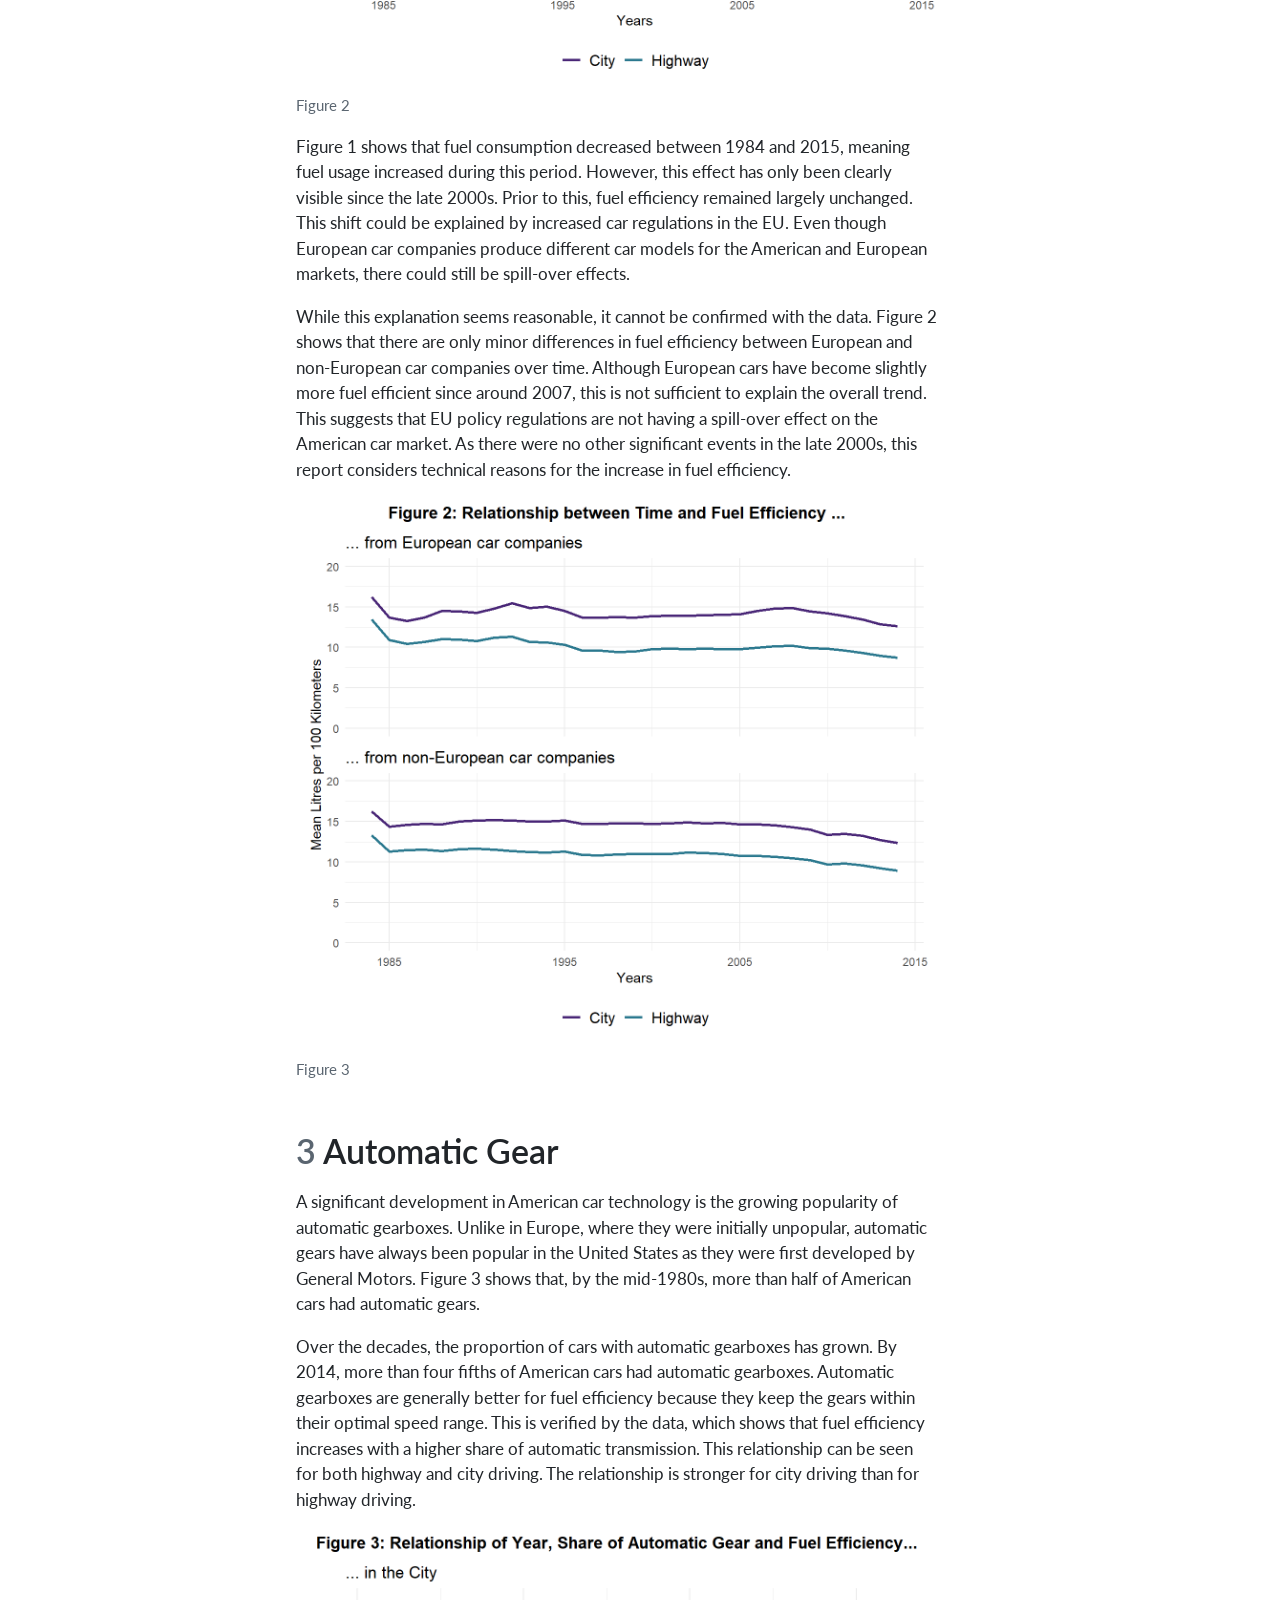
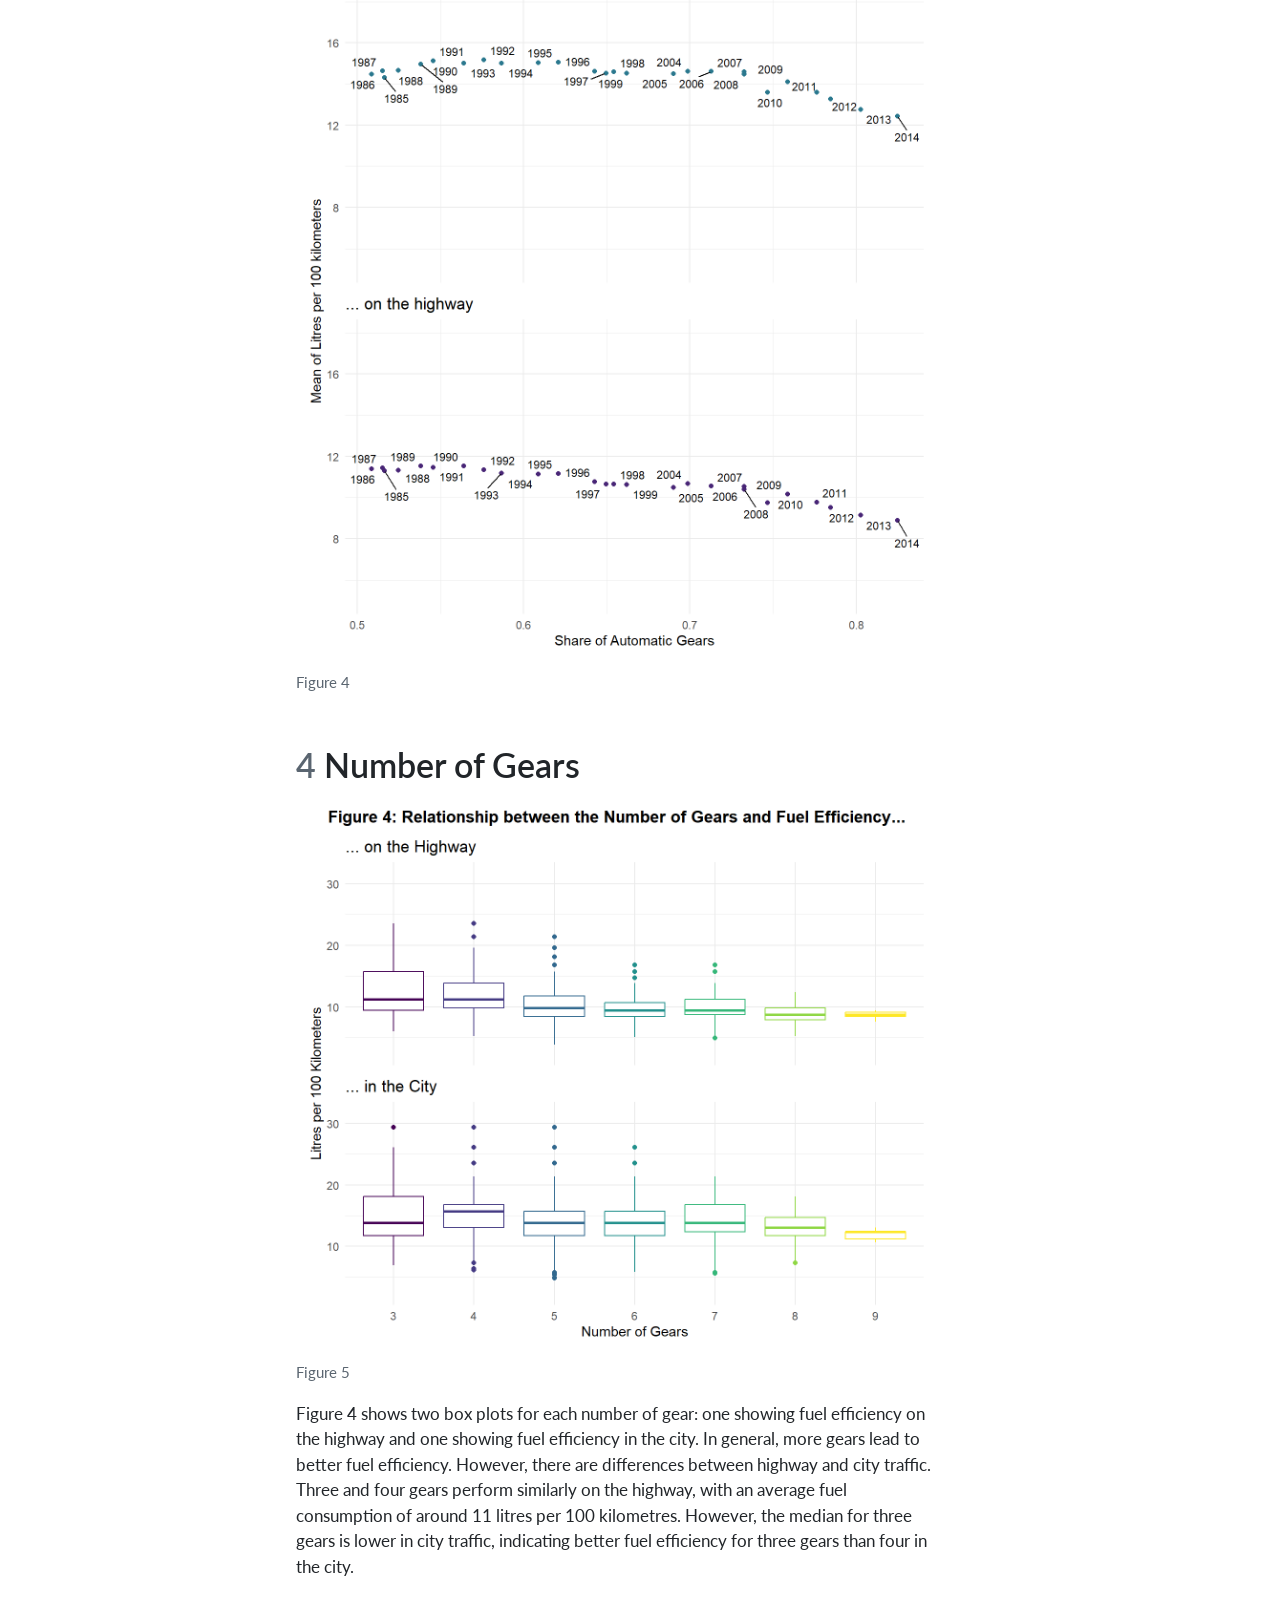
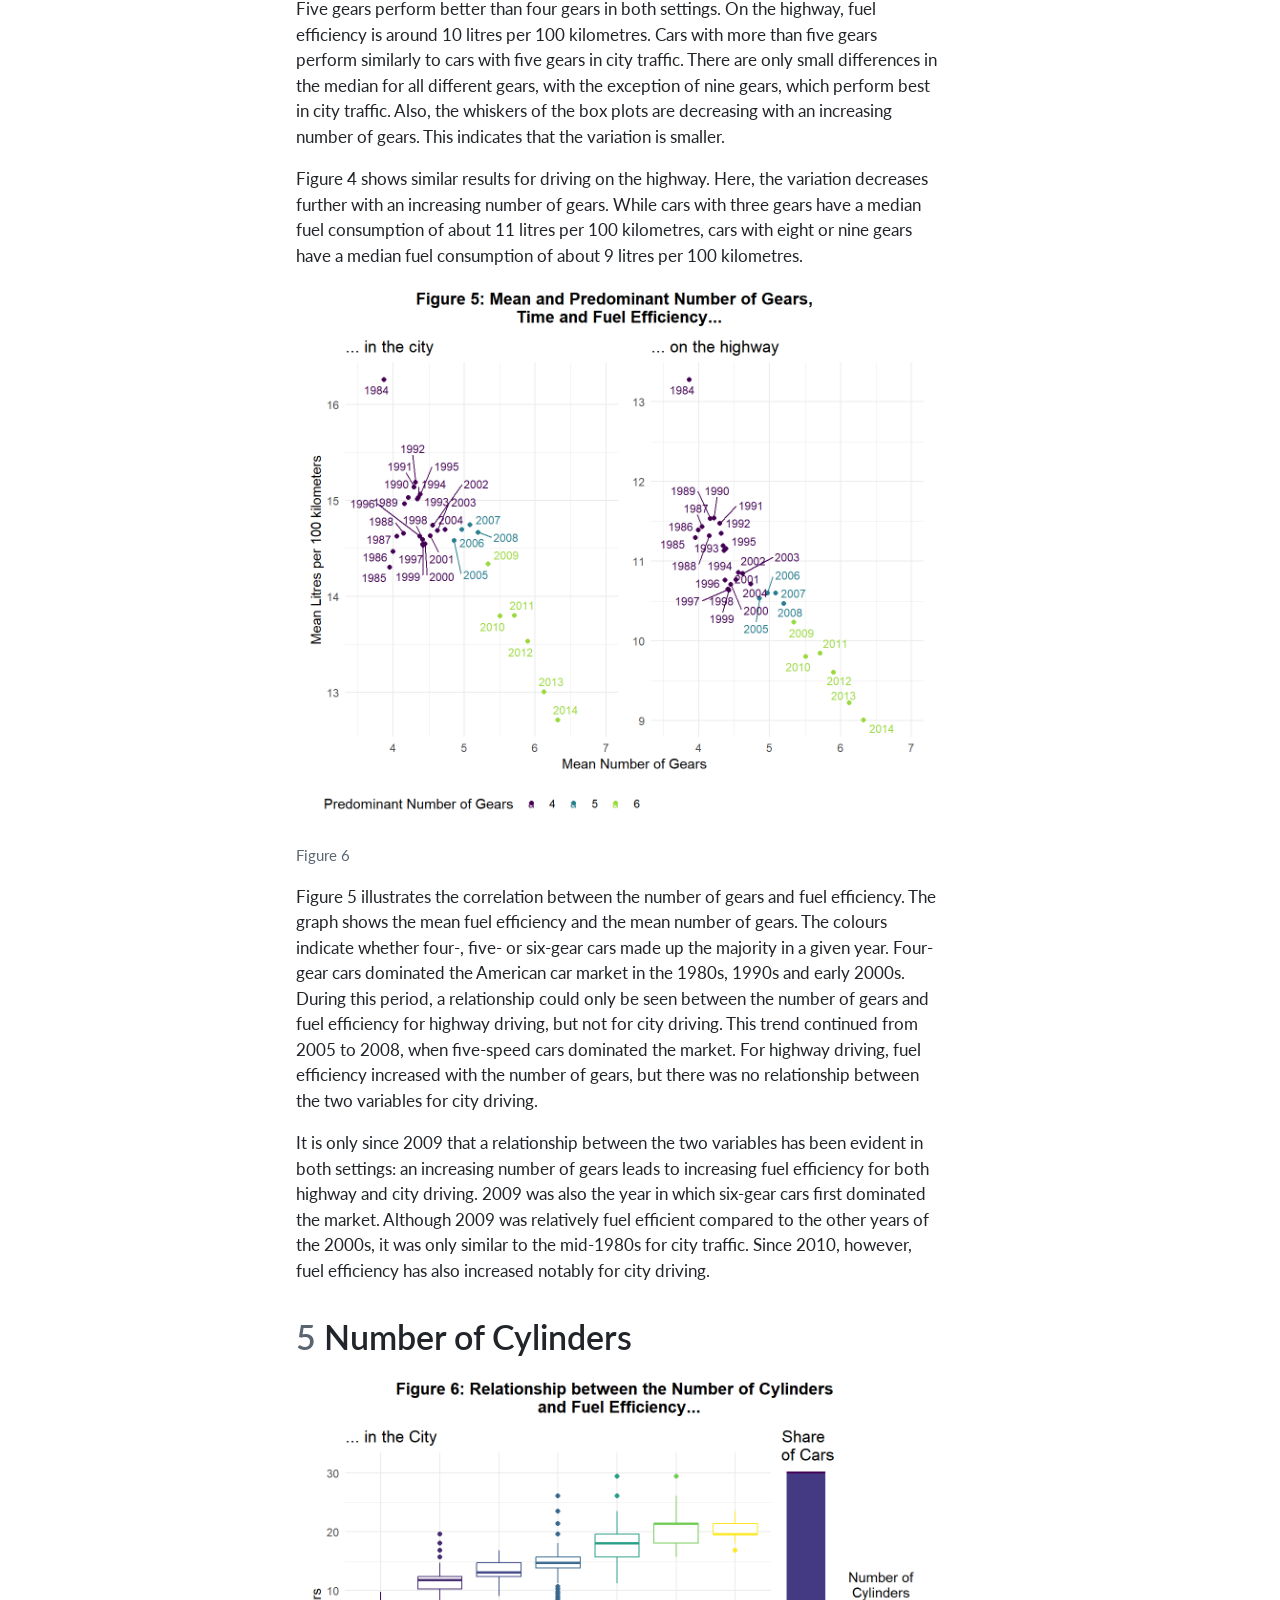
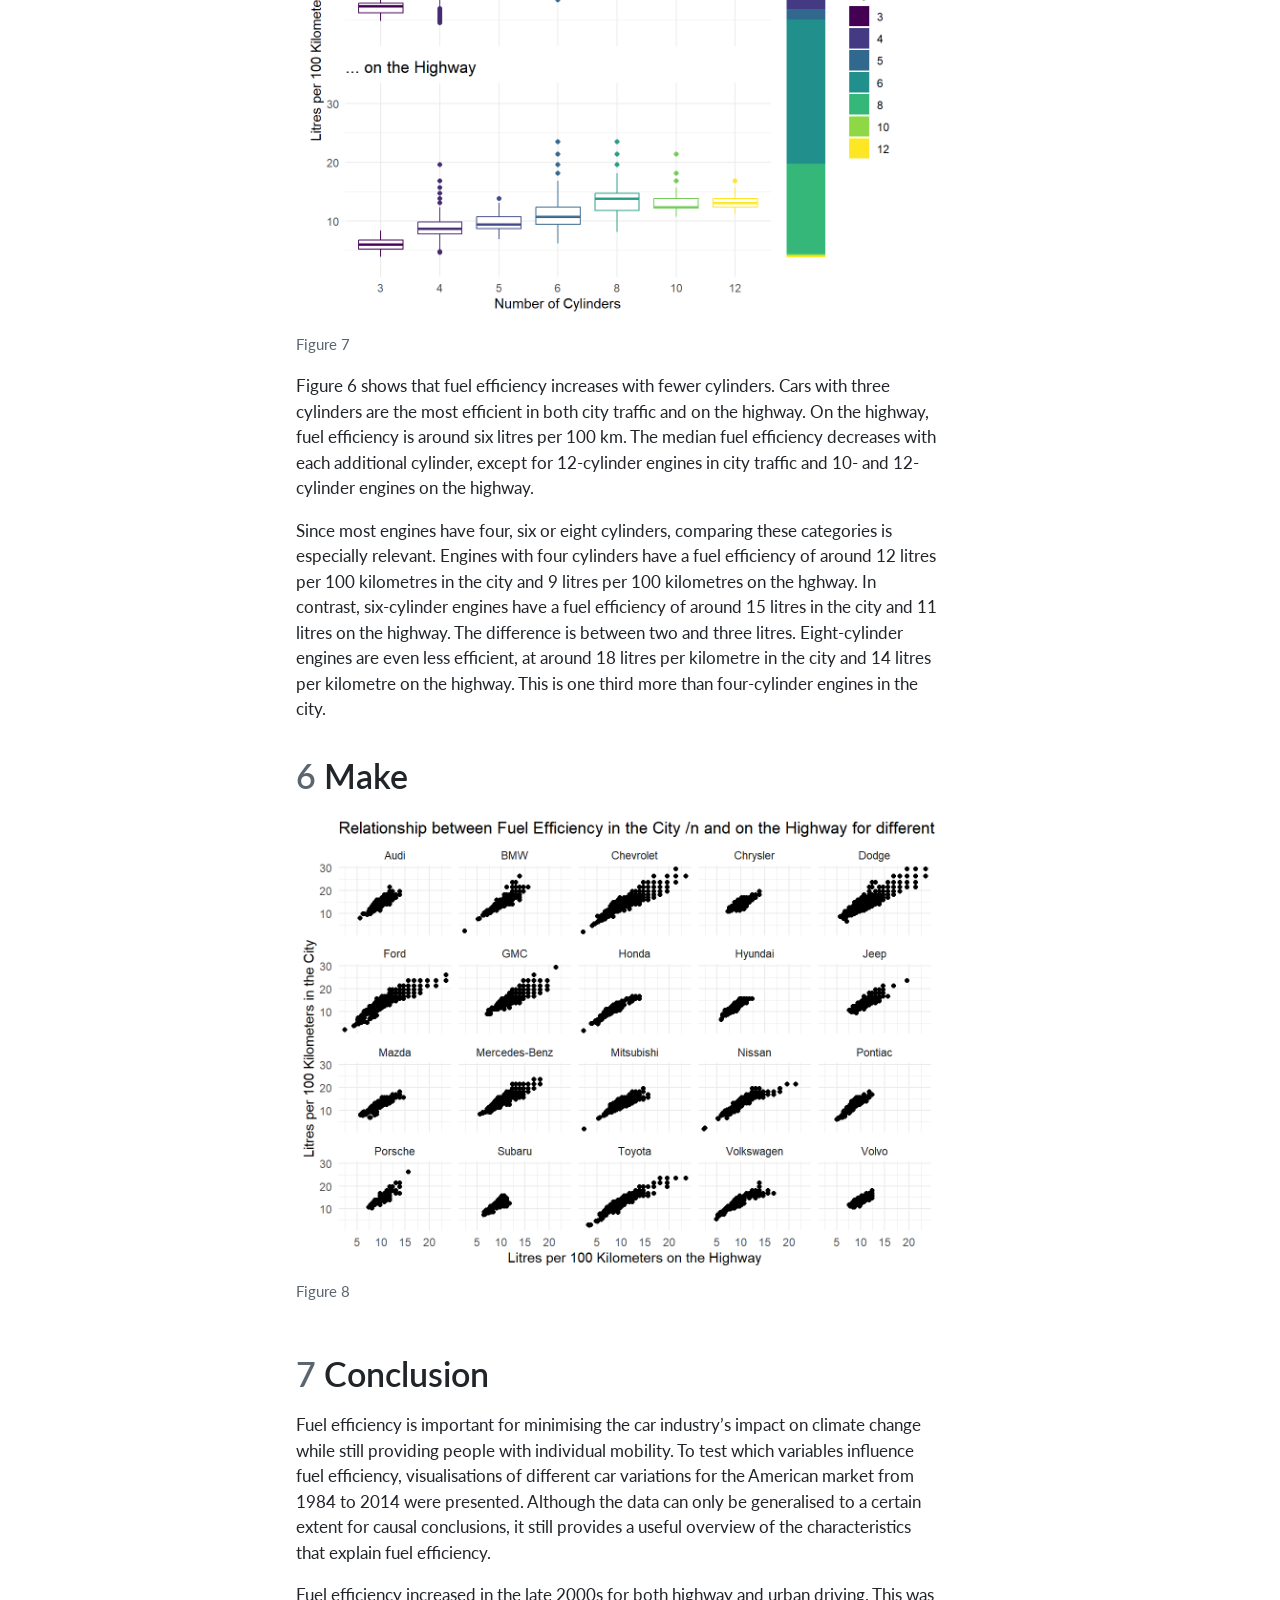
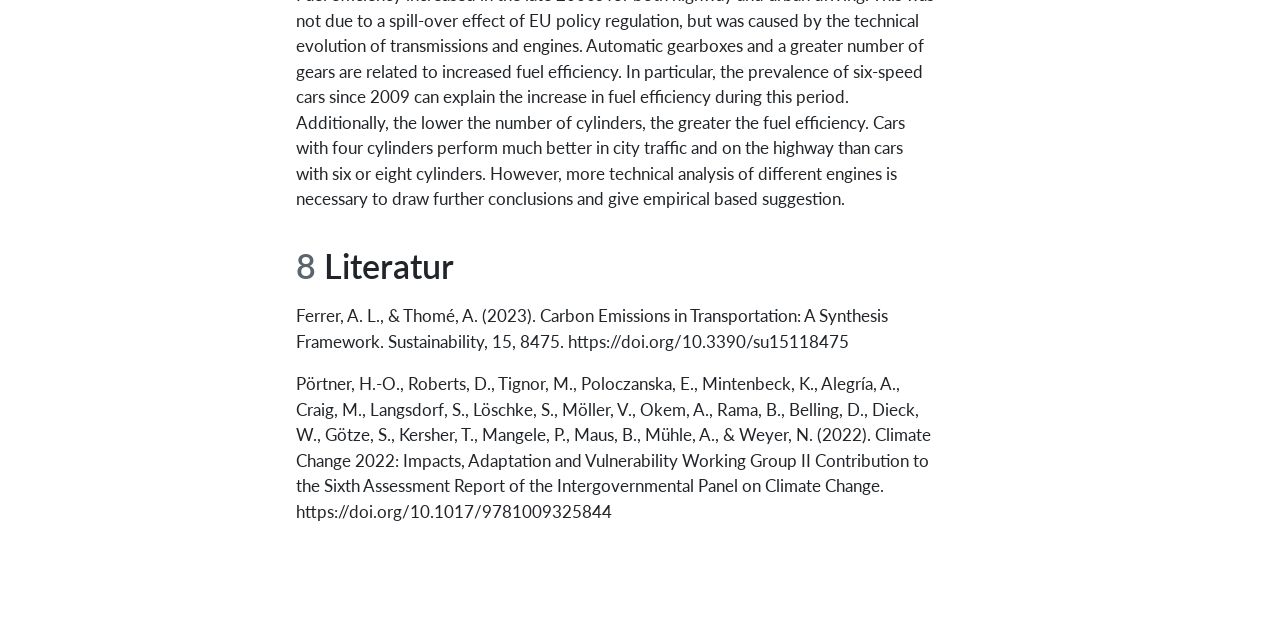
==== commit fd8541de: "Fix code visualization" ====
--- a/report/Results.html
+++ b/report/Results.html
@@ -36,15 +36,33 @@
 <link href="Results_files/libs/quarto-html/quarto-syntax-highlighting-7b89279ff1a6dce999919e0e67d4d9ec.css" rel="stylesheet" id="quarto-text-highlighting-styles">
 <script src="Results_files/libs/bootstrap/bootstrap.min.js"></script>
 <link href="Results_files/libs/bootstrap/bootstrap-icons.css" rel="stylesheet">
-<link href="Results_files/libs/bootstrap/bootstrap-9e3ffae467580fdb927a41352e75a2e0.min.css" rel="stylesheet" append-hash="true" id="quarto-bootstrap" data-mode="light">
-
-
+<link href="Results_files/libs/bootstrap/bootstrap-0b716d6fe31096b8dc5b1cb48462c79f.min.css" rel="stylesheet" append-hash="true" id="quarto-bootstrap" data-mode="light">
+
+
+<link rel="stylesheet" href="styles.css">
 </head>
 
-<body class="fullcontent quarto-light">
-
-<div id="quarto-content" class="page-columns page-rows-contents page-layout-article">
-
+<body class="quarto-light">
+
+<div id="quarto-content" class="page-columns page-rows-contents page-layout-article toc-left">
+<div id="quarto-sidebar-toc-left" class="sidebar toc-left">
+  <nav id="TOC" role="doc-toc" class="toc-active">
+    <h2 id="toc-title">Table of contents</h2>
+   
+  <ul>
+  <li><a href="#emissions-of-american-cars-a-datavisualization" id="toc-emissions-of-american-cars-a-datavisualization" class="nav-link active" data-scroll-target="#emissions-of-american-cars-a-datavisualization"><span class="header-section-number">1</span> Emissions of American Cars: A Datavisualization</a></li>
+  <li><a href="#fuel-efficiency-over-time" id="toc-fuel-efficiency-over-time" class="nav-link" data-scroll-target="#fuel-efficiency-over-time"><span class="header-section-number">2</span> Fuel efficiency over time</a></li>
+  <li><a href="#automatic-gear" id="toc-automatic-gear" class="nav-link" data-scroll-target="#automatic-gear"><span class="header-section-number">3</span> Automatic Gear</a></li>
+  <li><a href="#number-of-gears" id="toc-number-of-gears" class="nav-link" data-scroll-target="#number-of-gears"><span class="header-section-number">4</span> Number of Gears</a></li>
+  <li><a href="#number-of-cylinders" id="toc-number-of-cylinders" class="nav-link" data-scroll-target="#number-of-cylinders"><span class="header-section-number">5</span> Number of Cylinders</a></li>
+  <li><a href="#make" id="toc-make" class="nav-link" data-scroll-target="#make"><span class="header-section-number">6</span> Make</a></li>
+  <li><a href="#conclusion" id="toc-conclusion" class="nav-link" data-scroll-target="#conclusion"><span class="header-section-number">7</span> Conclusion</a></li>
+  <li><a href="#literatur" id="toc-literatur" class="nav-link" data-scroll-target="#literatur"><span class="header-section-number">8</span> Literatur</a></li>
+  </ul>
+</nav>
+</div>
+<div id="quarto-margin-sidebar" class="sidebar margin-sidebar zindex-bottom">
+</div>
 <main class="content" id="quarto-document-content">
 
 <header id="title-block-header" class="quarto-title-block default">
@@ -78,8 +96,8 @@
 </header>
 
 
-<section id="emissions-of-american-cars-a-datavisualization" class="level1">
-<h1>Emissions of American Cars: A Datavisualization</h1>
+<section id="emissions-of-american-cars-a-datavisualization" class="level1" data-number="1">
+<h1 data-number="1"><span class="header-section-number">1</span> Emissions of American Cars: A Datavisualization</h1>
 <div class="cell">
 <div class="cell-output-display">
 <div id="fig-emission-sector" class="quarto-float quarto-figure quarto-figure-center anchored" width="672">
@@ -98,8 +116,8 @@
 <p>One major driver of climate change are emissions from transportation (Figure 1). Within the transportation sector cars make up a majority of emissions with about 59 percent (2017). This project analyses the relationship of car characteristics such as the number of gears and cylinders on fuel efficiency.</p>
 <p>The data is from… However, it should be mentioned that it only contains cars for the American market. Therefore, the analysis cannot be exceeded to other markets like the European one.</p>
 </section>
-<section id="fuel-efficiency-over-time" class="level1">
-<h1>Fuel efficiency over time</h1>
+<section id="fuel-efficiency-over-time" class="level1" data-number="2">
+<h1 data-number="2"><span class="header-section-number">2</span> Fuel efficiency over time</h1>
 <div class="cell">
 <div class="cell-output-display">
 <div id="fig-time" class="quarto-float quarto-figure quarto-figure-center anchored" width="672">
@@ -131,8 +149,8 @@
 </div>
 </div>
 </section>
-<section id="automatic-gear" class="level1">
-<h1>Automatic Gear</h1>
+<section id="automatic-gear" class="level1" data-number="3">
+<h1 data-number="3"><span class="header-section-number">3</span> Automatic Gear</h1>
 <p>A significant development in American car technology is the growing popularity of automatic gearboxes. Unlike in Europe, where they were initially unpopular, automatic gears have always been popular in the United States as they were first developed by General Motors. Figure 3 shows that, by the mid-1980s, more than half of American cars had automatic gears.</p>
 <p>Over the decades, the proportion of cars with automatic gearboxes has grown. By 2014, more than four fifths of American cars had automatic gearboxes. Automatic gearboxes are generally better for fuel efficiency because they keep the gears within their optimal speed range. This is verified by the data, which shows that fuel efficiency increases with a higher share of automatic transmission. This relationship can be seen for both highway and city driving. The relationship is stronger for city driving than for highway driving.</p>
 <div class="cell">
@@ -150,8 +168,8 @@
 </div>
 </div>
 </section>
-<section id="number-of-gears" class="level1">
-<h1>Number of Gears</h1>
+<section id="number-of-gears" class="level1" data-number="4">
+<h1 data-number="4"><span class="header-section-number">4</span> Number of Gears</h1>
 <div class="cell">
 <div class="cell-output-display">
 <div id="fig-n-gears" class="quarto-float quarto-figure quarto-figure-center anchored" width="672">
@@ -186,8 +204,8 @@
 <p>Figure 5 illustrates the correlation between the number of gears and fuel efficiency. The graph shows the mean fuel efficiency and the mean number of gears. The colours indicate whether four-, five- or six-gear cars made up the majority in a given year. Four-gear cars dominated the American car market in the 1980s, 1990s and early 2000s. During this period, a relationship could only be seen between the number of gears and fuel efficiency for highway driving, but not for city driving. This trend continued from 2005 to 2008, when five-speed cars dominated the market. For highway driving, fuel efficiency increased with the number of gears, but there was no relationship between the two variables for city driving.</p>
 <p>It is only since 2009 that a relationship between the two variables has been evident in both settings: an increasing number of gears leads to increasing fuel efficiency for both highway and city driving. 2009 was also the year in which six-gear cars first dominated the market. Although 2009 was relatively fuel efficient compared to the other years of the 2000s, it was only similar to the mid-1980s for city traffic. Since 2010, however, fuel efficiency has also increased notably for city driving.</p>
 </section>
-<section id="number-of-cylinders" class="level1">
-<h1>Number of Cylinders</h1>
+<section id="number-of-cylinders" class="level1" data-number="5">
+<h1 data-number="5"><span class="header-section-number">5</span> Number of Cylinders</h1>
 <div class="cell">
 <div class="cell-output-display">
 <div id="fig-n-cylinders" class="quarto-float quarto-figure quarto-figure-center anchored" width="672">
@@ -205,8 +223,8 @@
 <p>Figure 6 shows that fuel efficiency increases with fewer cylinders. Cars with three cylinders are the most efficient in both city traffic and on the highway. On the highway, fuel efficiency is around six litres per 100 km. The median fuel efficiency decreases with each additional cylinder, except for 12-cylinder engines in city traffic and 10- and 12-cylinder engines on the highway.</p>
 <p>Since most engines have four, six or eight cylinders, comparing these categories is especially relevant. Engines with four cylinders have a fuel efficiency of around 12 litres per 100 kilometres in the city and 9 litres per 100 kilometres on the hghway. In contrast, six-cylinder engines have a fuel efficiency of around 15 litres in the city and 11 litres on the highway. The difference is between two and three litres. Eight-cylinder engines are even less efficient, at around 18 litres per kilometre in the city and 14 litres per kilometre on the highway. This is one third more than four-cylinder engines in the city.</p>
 </section>
-<section id="make" class="level1">
-<h1>Make</h1>
+<section id="make" class="level1" data-number="6">
+<h1 data-number="6"><span class="header-section-number">6</span> Make</h1>
 <div class="cell">
 <div class="cell-output-display">
 <div id="fig-make" class="quarto-float quarto-figure quarto-figure-center anchored" width="672">
@@ -222,13 +240,13 @@
 </div>
 </div>
 </section>
-<section id="conclusion" class="level1">
-<h1>Conclusion</h1>
+<section id="conclusion" class="level1" data-number="7">
+<h1 data-number="7"><span class="header-section-number">7</span> Conclusion</h1>
 <p>Fuel efficiency is important for minimising the car industry’s impact on climate change while still providing people with individual mobility. To test which variables influence fuel efficiency, visualisations of different car variations for the American market from 1984 to 2014 were presented. Although the data can only be generalised to a certain extent for causal conclusions, it still provides a useful overview of the characteristics that explain fuel efficiency.</p>
 <p>Fuel efficiency increased in the late 2000s for both highway and urban driving. This was not due to a spill-over effect of EU policy regulation, but was caused by the technical evolution of transmissions and engines. Automatic gearboxes and a greater number of gears are related to increased fuel efficiency. In particular, the prevalence of six-speed cars since 2009 can explain the increase in fuel efficiency during this period. Additionally, the lower the number of cylinders, the greater the fuel efficiency. Cars with four cylinders perform much better in city traffic and on the highway than cars with six or eight cylinders. However, more technical analysis of different engines is necessary to draw further conclusions and give empirical based suggestion.</p>
 </section>
-<section id="literatur" class="level1">
-<h1>Literatur</h1>
+<section id="literatur" class="level1" data-number="8">
+<h1 data-number="8"><span class="header-section-number">8</span> Literatur</h1>
 <p>Ferrer, A. L., &amp; Thomé, A. (2023). Carbon Emissions in Transportation: A Synthesis Framework. Sustainability, 15, 8475. https://doi.org/10.3390/su15118475</p>
 <p>Pörtner, H.-O., Roberts, D., Tignor, M., Poloczanska, E., Mintenbeck, K., Alegría, A., Craig, M., Langsdorf, S., Löschke, S., Möller, V., Okem, A., Rama, B., Belling, D., Dieck, W., Götze, S., Kersher, T., Mangele, P., Maus, B., Mühle, A., &amp; Weyer, N. (2022). Climate Change 2022: Impacts, Adaptation and Vulnerability Working Group II Contribution to the Sixth Assessment Report of the Intergovernmental Panel on Climate Change. https://doi.org/10.1017/9781009325844</p>
 </section>
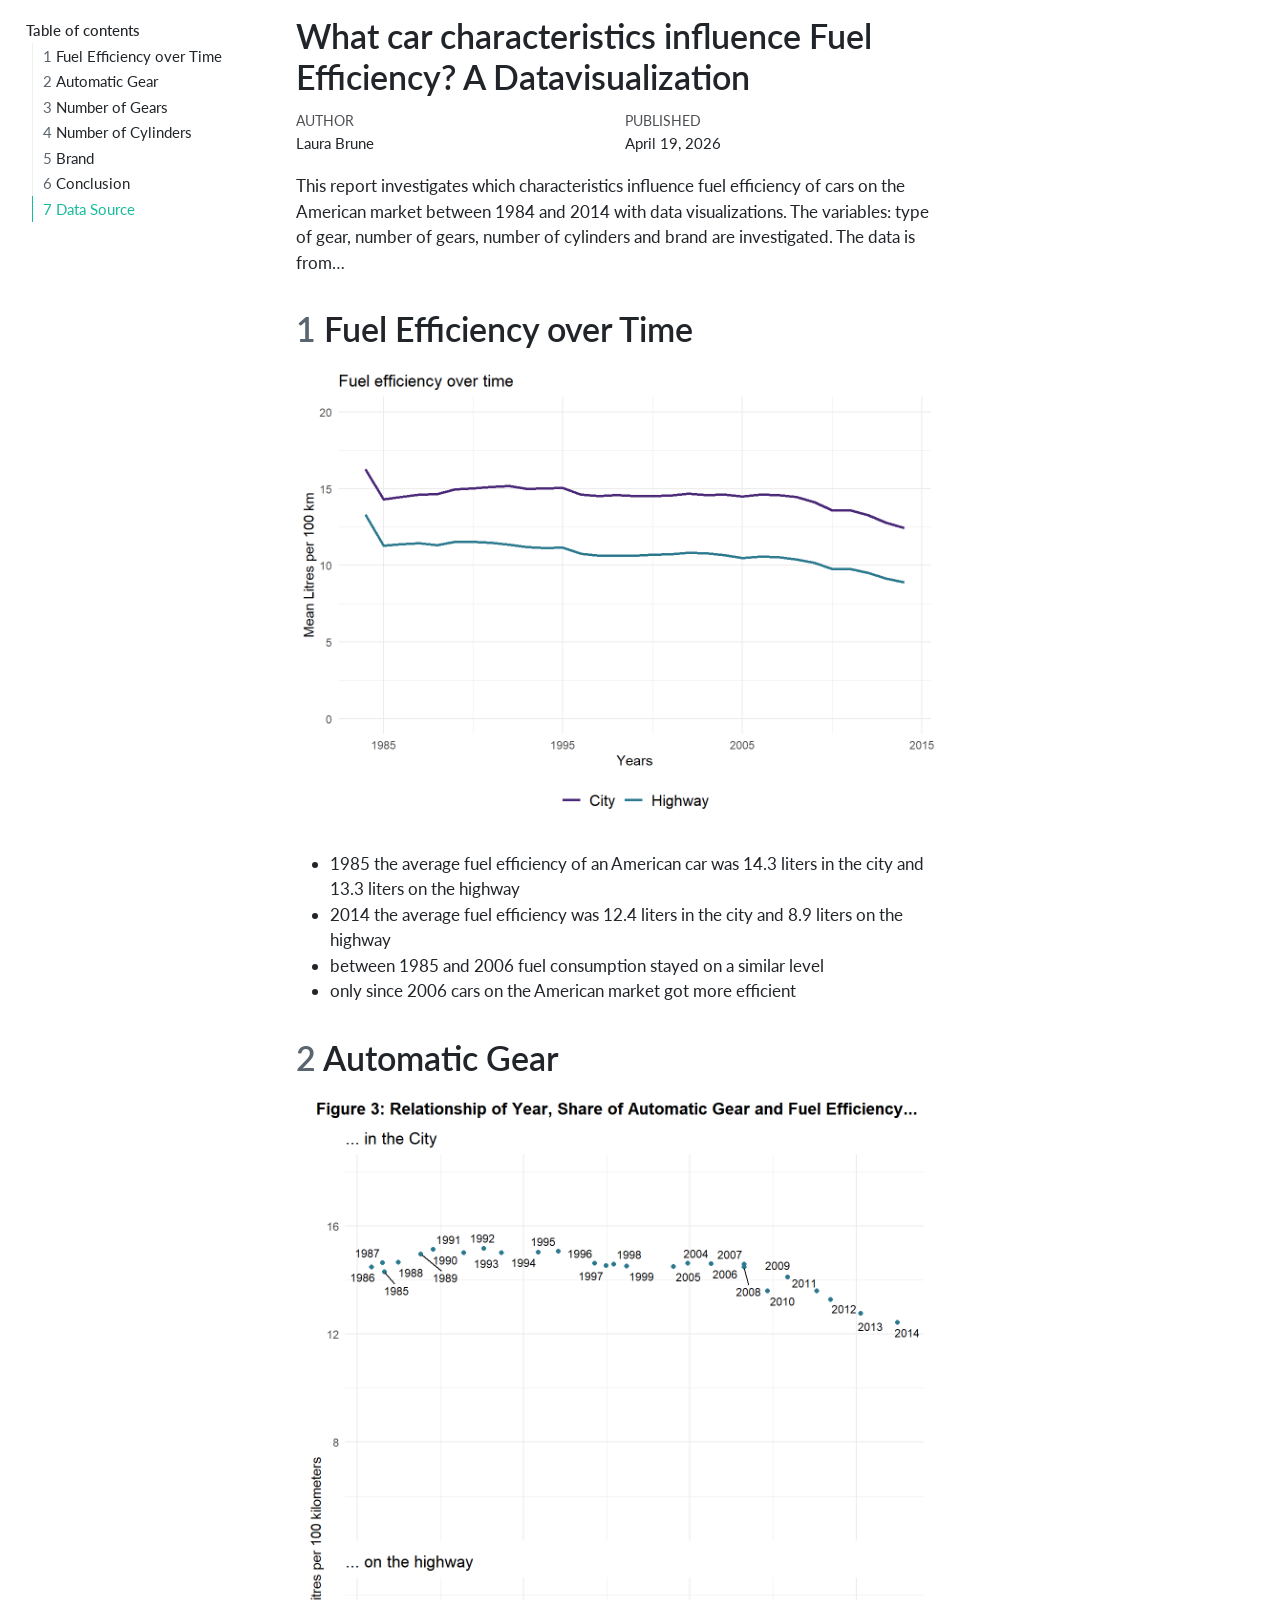
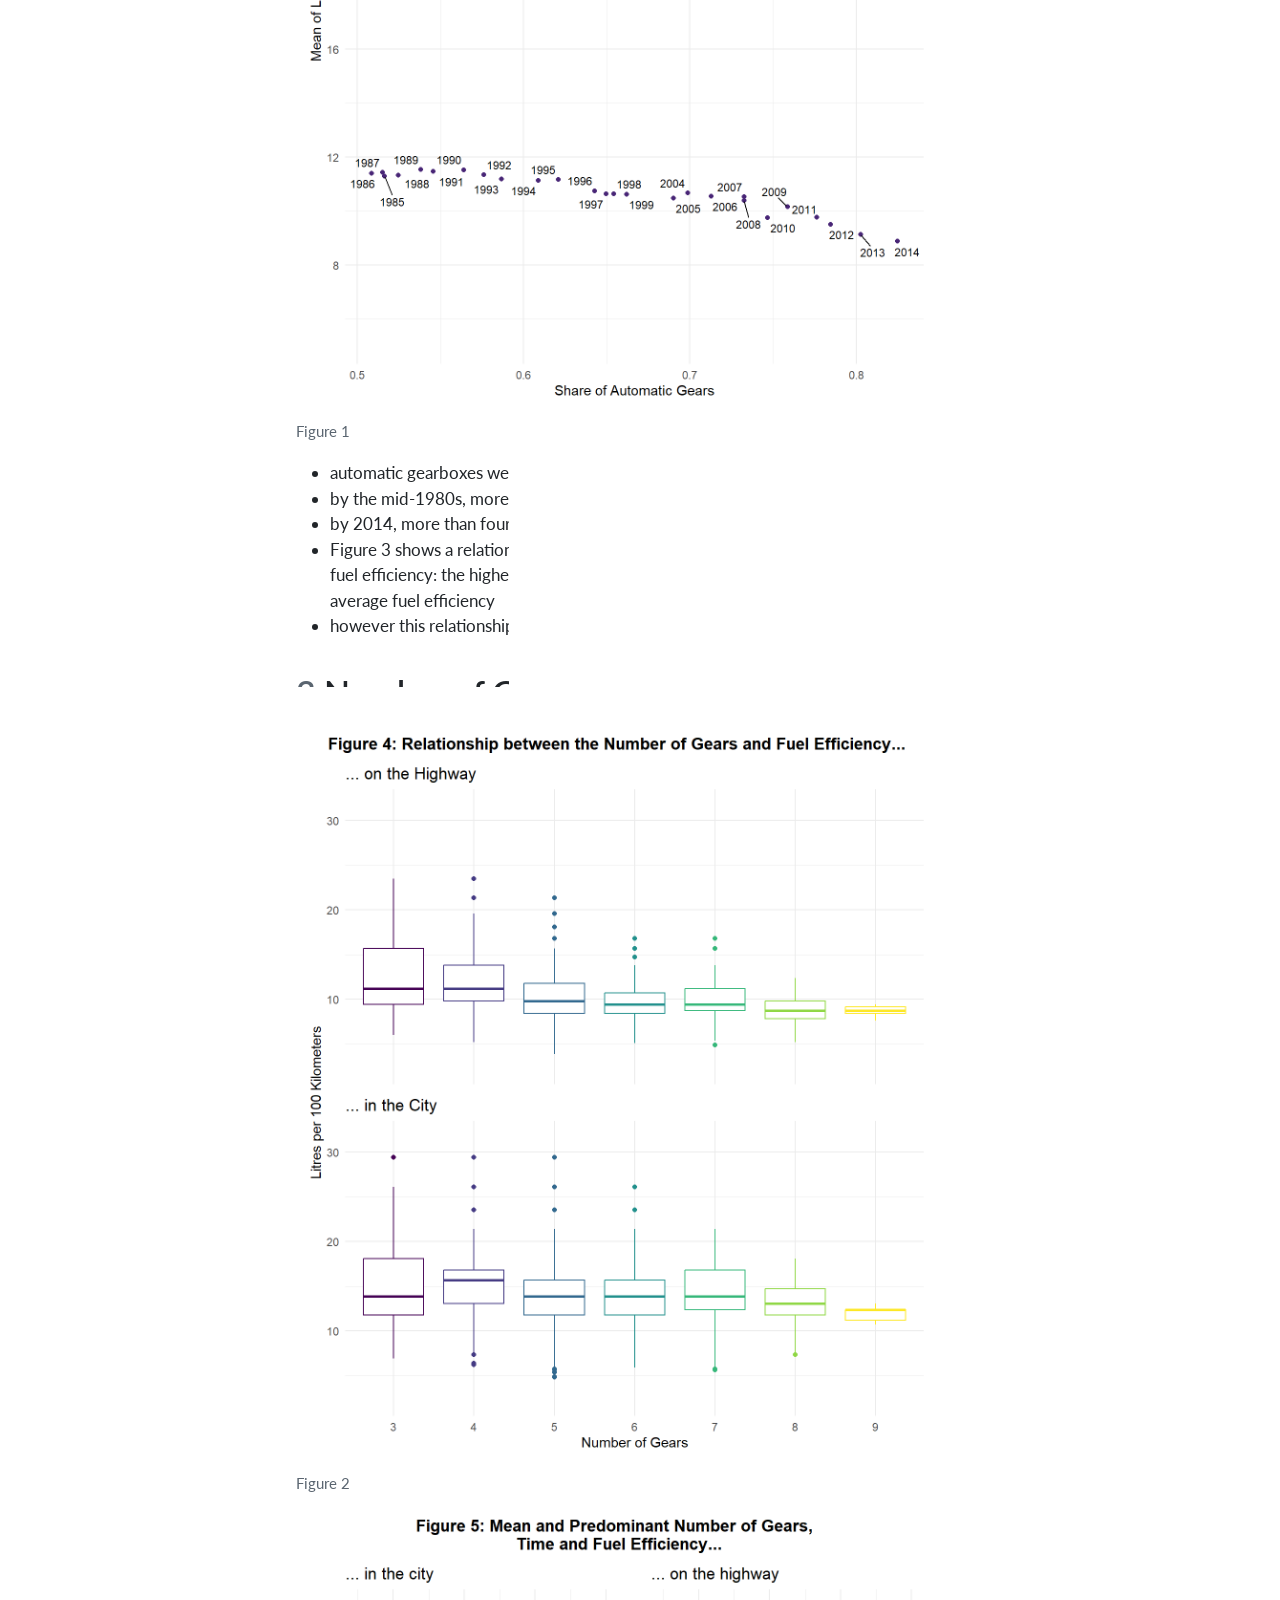
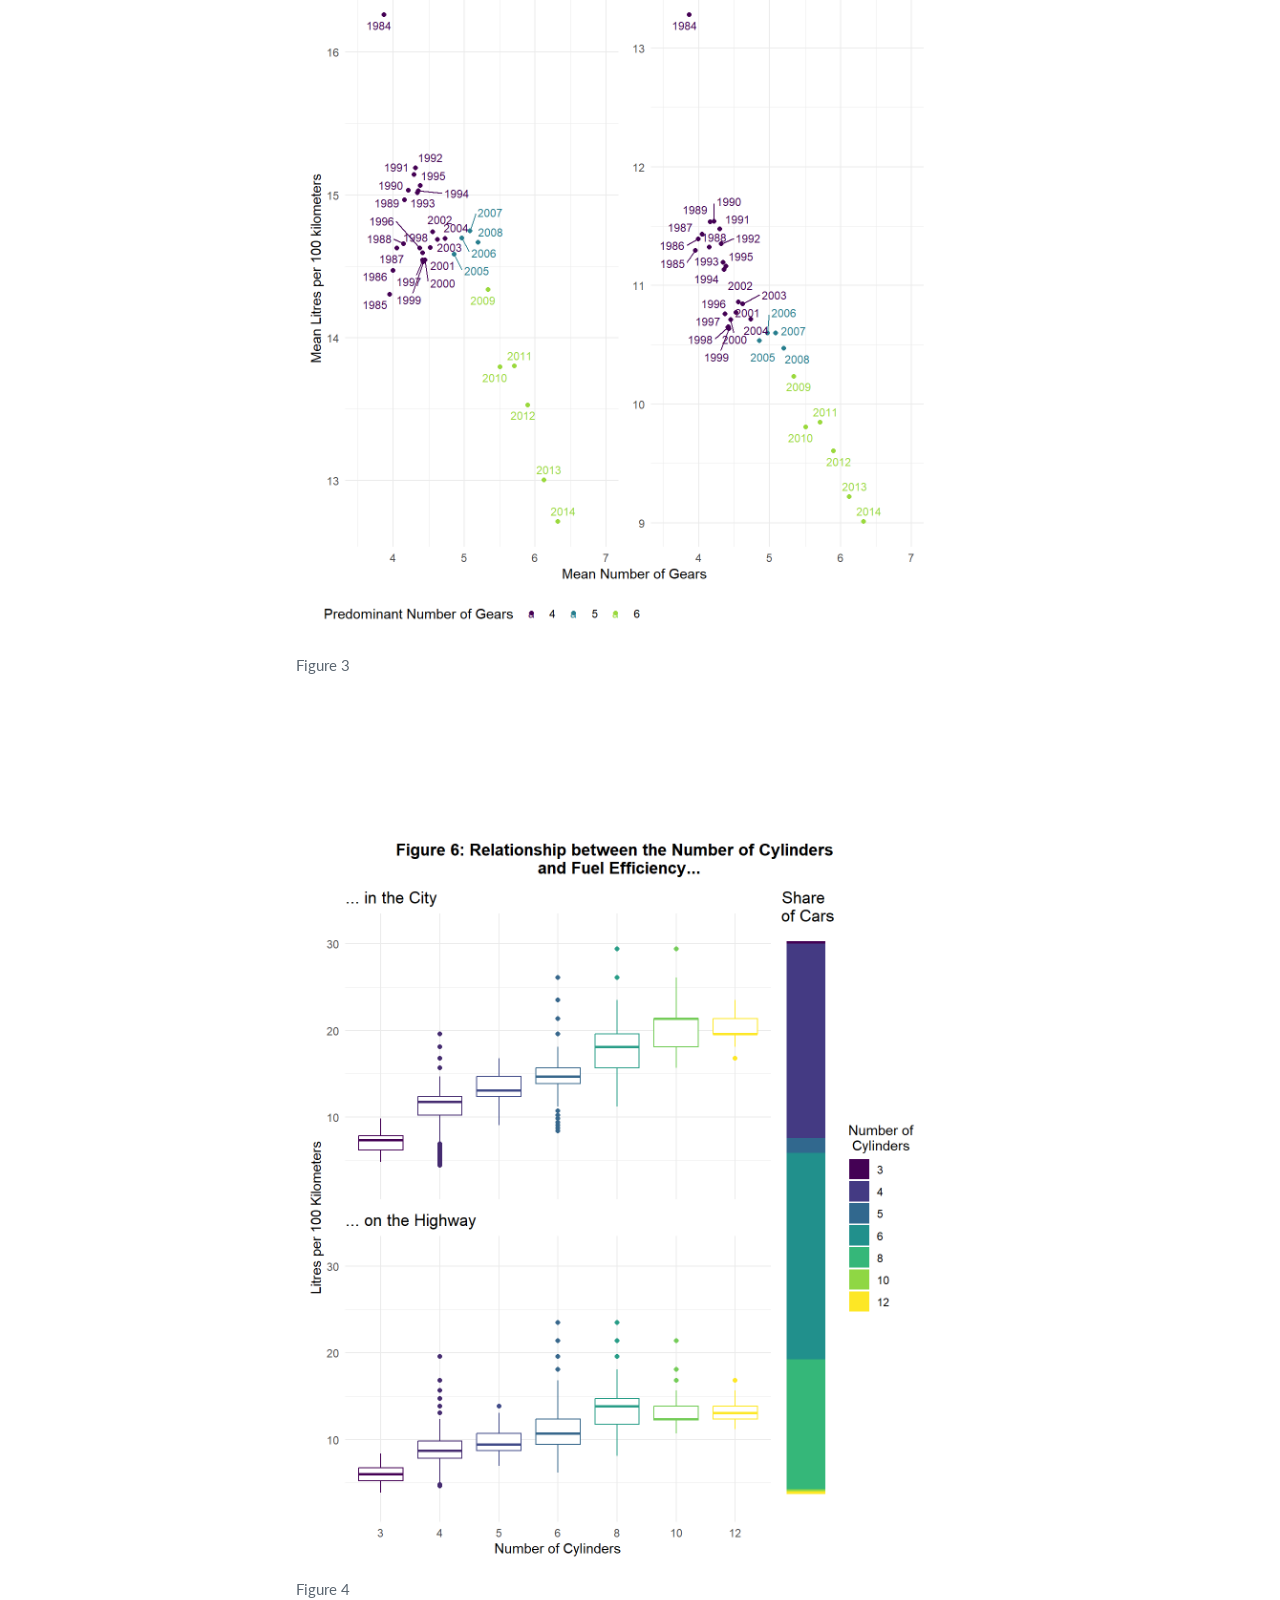
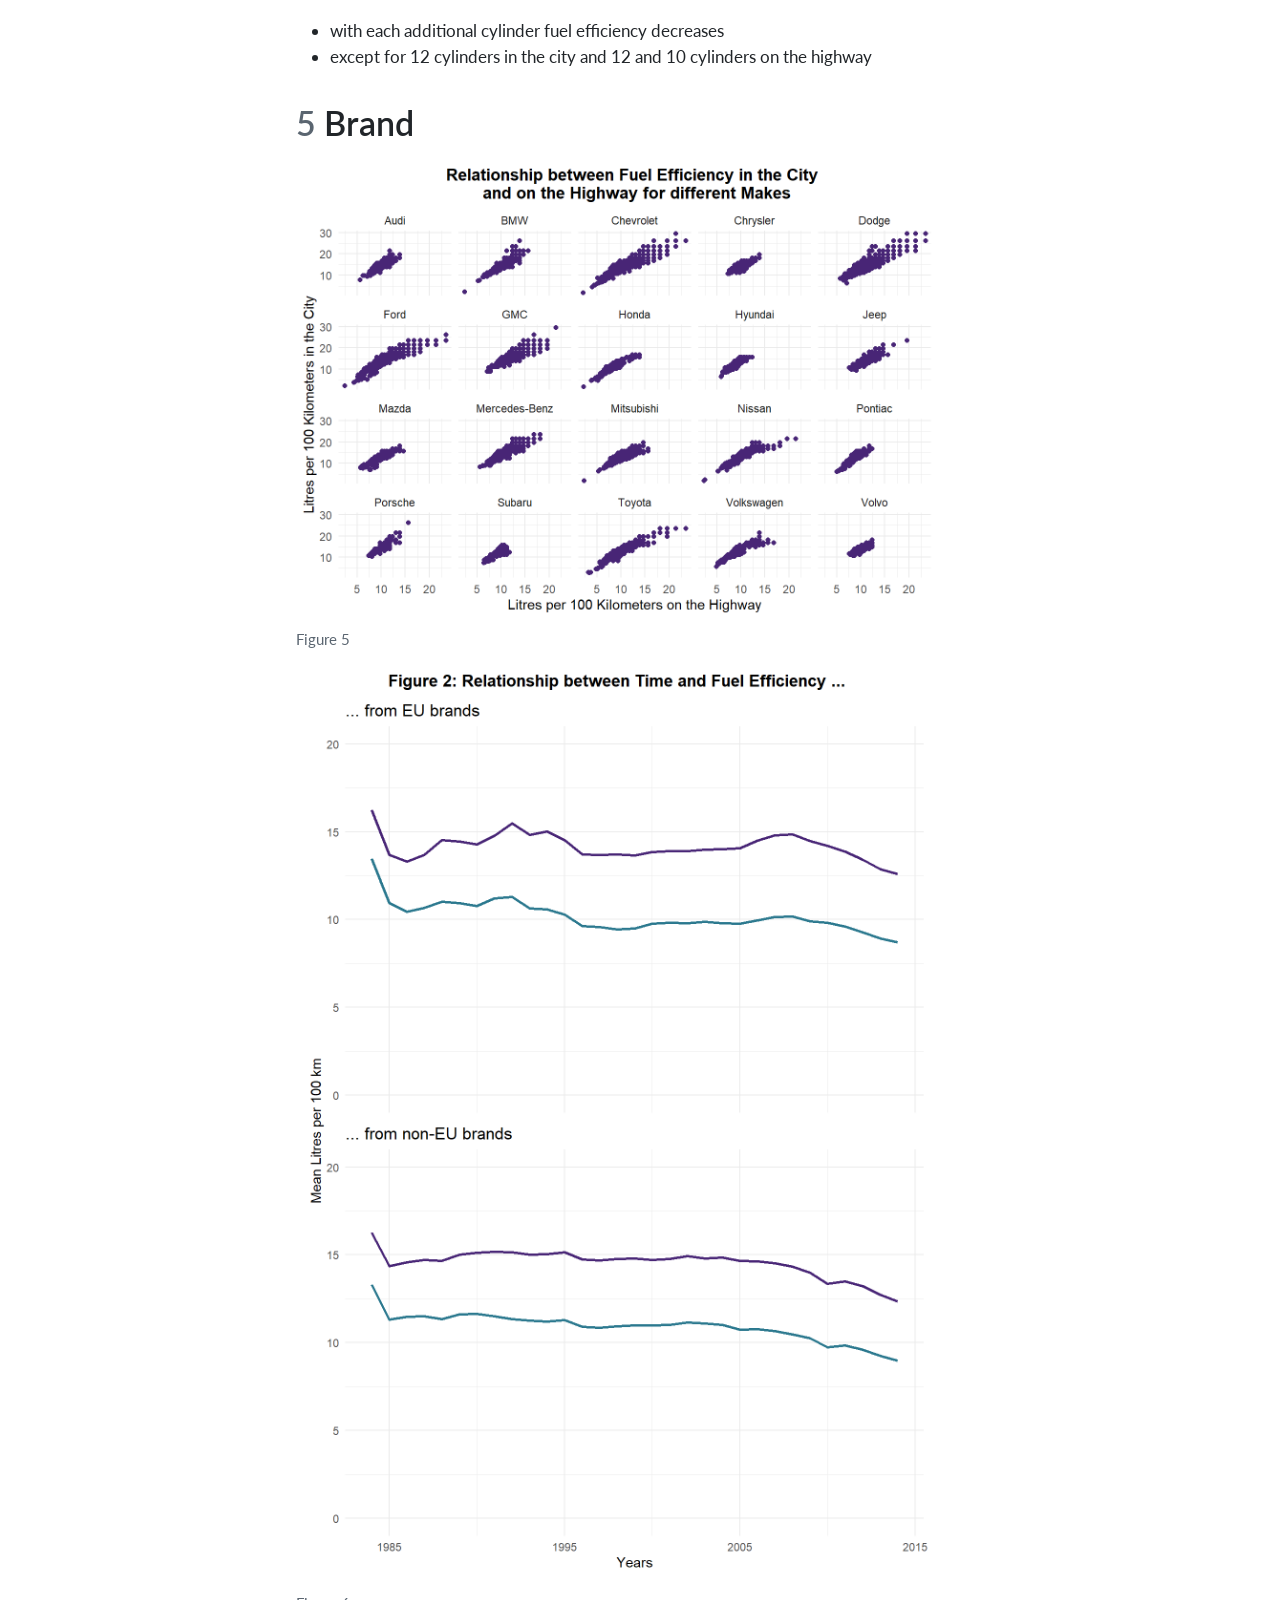
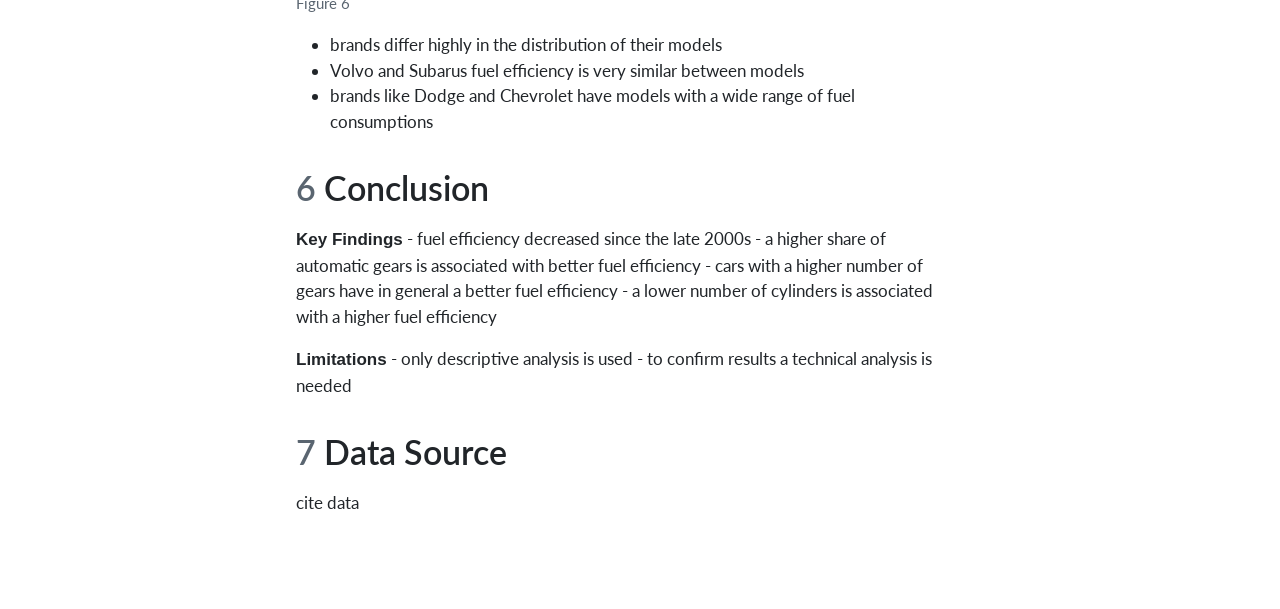
==== commit 1f641877: "Text to Bullet Points" ====
--- a/report/Results.html
+++ b/report/Results.html
@@ -9,7 +9,7 @@
 <meta name="author" content="Laura Brune">
 <meta name="dcterms.date" content="2026-04-19">
 
-<title>What car characteristics increase Fuel Efficiency?</title>
+<title>What car characteristics influence Fuel Efficiency? A Datavisualization</title>
 <style>
 code{white-space: pre-wrap;}
 span.smallcaps{font-variant: small-caps;}
@@ -50,14 +50,13 @@
     <h2 id="toc-title">Table of contents</h2>
    
   <ul>
-  <li><a href="#emissions-of-american-cars-a-datavisualization" id="toc-emissions-of-american-cars-a-datavisualization" class="nav-link active" data-scroll-target="#emissions-of-american-cars-a-datavisualization"><span class="header-section-number">1</span> Emissions of American Cars: A Datavisualization</a></li>
-  <li><a href="#fuel-efficiency-over-time" id="toc-fuel-efficiency-over-time" class="nav-link" data-scroll-target="#fuel-efficiency-over-time"><span class="header-section-number">2</span> Fuel efficiency over time</a></li>
-  <li><a href="#automatic-gear" id="toc-automatic-gear" class="nav-link" data-scroll-target="#automatic-gear"><span class="header-section-number">3</span> Automatic Gear</a></li>
-  <li><a href="#number-of-gears" id="toc-number-of-gears" class="nav-link" data-scroll-target="#number-of-gears"><span class="header-section-number">4</span> Number of Gears</a></li>
-  <li><a href="#number-of-cylinders" id="toc-number-of-cylinders" class="nav-link" data-scroll-target="#number-of-cylinders"><span class="header-section-number">5</span> Number of Cylinders</a></li>
-  <li><a href="#make" id="toc-make" class="nav-link" data-scroll-target="#make"><span class="header-section-number">6</span> Make</a></li>
-  <li><a href="#conclusion" id="toc-conclusion" class="nav-link" data-scroll-target="#conclusion"><span class="header-section-number">7</span> Conclusion</a></li>
-  <li><a href="#literatur" id="toc-literatur" class="nav-link" data-scroll-target="#literatur"><span class="header-section-number">8</span> Literatur</a></li>
+  <li><a href="#fuel-efficiency-over-time" id="toc-fuel-efficiency-over-time" class="nav-link active" data-scroll-target="#fuel-efficiency-over-time"><span class="header-section-number">1</span> Fuel Efficiency over Time</a></li>
+  <li><a href="#automatic-gear" id="toc-automatic-gear" class="nav-link" data-scroll-target="#automatic-gear"><span class="header-section-number">2</span> Automatic Gear</a></li>
+  <li><a href="#number-of-gears" id="toc-number-of-gears" class="nav-link" data-scroll-target="#number-of-gears"><span class="header-section-number">3</span> Number of Gears</a></li>
+  <li><a href="#number-of-cylinders" id="toc-number-of-cylinders" class="nav-link" data-scroll-target="#number-of-cylinders"><span class="header-section-number">4</span> Number of Cylinders</a></li>
+  <li><a href="#brand" id="toc-brand" class="nav-link" data-scroll-target="#brand"><span class="header-section-number">5</span> Brand</a></li>
+  <li><a href="#conclusion" id="toc-conclusion" class="nav-link" data-scroll-target="#conclusion"><span class="header-section-number">6</span> Conclusion</a></li>
+  <li><a href="#data-source" id="toc-data-source" class="nav-link" data-scroll-target="#data-source"><span class="header-section-number">7</span> Data Source</a></li>
   </ul>
 </nav>
 </div>
@@ -67,7 +66,7 @@
 
 <header id="title-block-header" class="quarto-title-block default">
 <div class="quarto-title">
-<h1 class="title">What car characteristics increase Fuel Efficiency?</h1>
+<h1 class="title">What car characteristics influence Fuel Efficiency? A Datavisualization</h1>
 </div>
 
 
@@ -96,44 +95,121 @@
 </header>
 
 
-<section id="emissions-of-american-cars-a-datavisualization" class="level1" data-number="1">
-<h1 data-number="1"><span class="header-section-number">1</span> Emissions of American Cars: A Datavisualization</h1>
+<p>This report investigates which characteristics influence fuel efficiency of cars on the American market between 1984 and 2014 with data visualizations. The variables: type of gear, number of gears, number of cylinders and brand are investigated. The data is from…</p>
+<section id="fuel-efficiency-over-time" class="level1" data-number="1">
+<h1 data-number="1"><span class="header-section-number">1</span> Fuel Efficiency over Time</h1>
 <div class="cell">
 <div class="cell-output-display">
-<div id="fig-emission-sector" class="quarto-float quarto-figure quarto-figure-center anchored" width="672">
+<div>
+<figure class="figure">
+<p><img src="Results_files/figure-html/unnamed-chunk-3-1.png" class="img-fluid figure-img" width="672"></p>
+</figure>
+</div>
+</div>
+</div>
+<ul>
+<li>1985 the average fuel efficiency of an American car was 14.3 liters in the city and 13.3 liters on the highway</li>
+<li>2014 the average fuel efficiency was 12.4 liters in the city and 8.9 liters on the highway</li>
+<li>between 1985 and 2006 fuel consumption stayed on a similar level</li>
+<li>only since 2006 cars on the American market got more efficient</li>
+</ul>
+</section>
+<section id="automatic-gear" class="level1" data-number="2">
+<h1 data-number="2"><span class="header-section-number">2</span> Automatic Gear</h1>
+<div class="cell">
+<div class="cell-output-display">
+<div id="fig-automatic-year" class="quarto-float quarto-figure quarto-figure-center anchored" width="672">
 <figure class="quarto-float quarto-float-fig figure">
-<div aria-describedby="fig-emission-sector-caption-0ceaefa1-69ba-4598-a22c-09a6ac19f8ca">
-<img src="Results_files/figure-html/fig-emission-sector-1.png" id="fig-emission-sector" class="img-fluid figure-img" width="672">
-</div>
-<figcaption class="quarto-float-caption-bottom quarto-float-caption quarto-float-fig quarto-uncaptioned" id="fig-emission-sector-caption-0ceaefa1-69ba-4598-a22c-09a6ac19f8ca">
+<div aria-describedby="fig-automatic-year-caption-0ceaefa1-69ba-4598-a22c-09a6ac19f8ca">
+<img src="Results_files/figure-html/fig-automatic-year-1.png" id="fig-automatic-year" class="img-fluid figure-img" width="672">
+</div>
+<figcaption class="quarto-float-caption-bottom quarto-float-caption quarto-float-fig quarto-uncaptioned" id="fig-automatic-year-caption-0ceaefa1-69ba-4598-a22c-09a6ac19f8ca">
 Figure&nbsp;1
 </figcaption>
 </figure>
 </div>
 </div>
 </div>
-<p>Climate change is an increasingly serious problem for nature, animals and humans. It leads to rising global temperatures, which intensify extreme weather events and causes sea-level rise, glacier melt and ocean warming. These changes disrupt ecosystems, threaten food and water security, and increase health risks and economic and social stresses.</p>
-<p>One major driver of climate change are emissions from transportation (Figure 1). Within the transportation sector cars make up a majority of emissions with about 59 percent (2017). This project analyses the relationship of car characteristics such as the number of gears and cylinders on fuel efficiency.</p>
-<p>The data is from… However, it should be mentioned that it only contains cars for the American market. Therefore, the analysis cannot be exceeded to other markets like the European one.</p>
+<ul>
+<li>automatic gearboxes were a popular development in the American car market</li>
+<li>by the mid-1980s, more than half of American cars had automatic gears</li>
+<li>by 2014, more than four fifths of American cars had automatic gearboxes</li>
+<li>Figure 3 shows a relationship between a higher share of automatic gearboxes and fuel efficiency: the higher the share of automatic gearboxes the higher is the average fuel efficiency</li>
+<li>however this relationship is non-linear and intensifies in the late 2000s</li>
+</ul>
 </section>
-<section id="fuel-efficiency-over-time" class="level1" data-number="2">
-<h1 data-number="2"><span class="header-section-number">2</span> Fuel efficiency over time</h1>
+<section id="number-of-gears" class="level1" data-number="3">
+<h1 data-number="3"><span class="header-section-number">3</span> Number of Gears</h1>
 <div class="cell">
 <div class="cell-output-display">
-<div id="fig-time" class="quarto-float quarto-figure quarto-figure-center anchored" width="672">
+<div id="fig-n-gears" class="quarto-float quarto-figure quarto-figure-center anchored" width="672">
 <figure class="quarto-float quarto-float-fig figure">
-<div aria-describedby="fig-time-caption-0ceaefa1-69ba-4598-a22c-09a6ac19f8ca">
-<img src="Results_files/figure-html/fig-time-1.png" id="fig-time" class="img-fluid figure-img" width="672">
-</div>
-<figcaption class="quarto-float-caption-bottom quarto-float-caption quarto-float-fig quarto-uncaptioned" id="fig-time-caption-0ceaefa1-69ba-4598-a22c-09a6ac19f8ca">
+<div aria-describedby="fig-n-gears-caption-0ceaefa1-69ba-4598-a22c-09a6ac19f8ca">
+<img src="Results_files/figure-html/fig-n-gears-1.png" id="fig-n-gears" class="img-fluid figure-img" width="672">
+</div>
+<figcaption class="quarto-float-caption-bottom quarto-float-caption quarto-float-fig quarto-uncaptioned" id="fig-n-gears-caption-0ceaefa1-69ba-4598-a22c-09a6ac19f8ca">
 Figure&nbsp;2
 </figcaption>
 </figure>
 </div>
 </div>
 </div>
-<p>Figure 1 shows that fuel consumption decreased between 1984 and 2015, meaning fuel usage increased during this period. However, this effect has only been clearly visible since the late 2000s. Prior to this, fuel efficiency remained largely unchanged. This shift could be explained by increased car regulations in the EU. Even though European car companies produce different car models for the American and European markets, there could still be spill-over effects.</p>
-<p>While this explanation seems reasonable, it cannot be confirmed with the data. Figure 2 shows that there are only minor differences in fuel efficiency between European and non-European car companies over time. Although European cars have become slightly more fuel efficient since around 2007, this is not sufficient to explain the overall trend. This suggests that EU policy regulations are not having a spill-over effect on the American car market. As there were no other significant events in the late 2000s, this report considers technical reasons for the increase in fuel efficiency.</p>
+<div class="cell">
+<div class="cell-output-display">
+<div id="fig-n-gears-year" class="quarto-float quarto-figure quarto-figure-center anchored" width="672">
+<figure class="quarto-float quarto-float-fig figure">
+<div aria-describedby="fig-n-gears-year-caption-0ceaefa1-69ba-4598-a22c-09a6ac19f8ca">
+<img src="Results_files/figure-html/fig-n-gears-year-1.png" id="fig-n-gears-year" class="img-fluid figure-img" width="672">
+</div>
+<figcaption class="quarto-float-caption-bottom quarto-float-caption quarto-float-fig quarto-uncaptioned" id="fig-n-gears-year-caption-0ceaefa1-69ba-4598-a22c-09a6ac19f8ca">
+Figure&nbsp;3
+</figcaption>
+</figure>
+</div>
+</div>
+</div>
+<ul>
+<li>more gears are associated with better fuel efficiency</li>
+<li>since 2009 six gears predominate the American market</li>
+</ul>
+</section>
+<section id="number-of-cylinders" class="level1" data-number="4">
+<h1 data-number="4"><span class="header-section-number">4</span> Number of Cylinders</h1>
+<div class="cell">
+<div class="cell-output-display">
+<div id="fig-n-cylinders" class="quarto-float quarto-figure quarto-figure-center anchored" width="672">
+<figure class="quarto-float quarto-float-fig figure">
+<div aria-describedby="fig-n-cylinders-caption-0ceaefa1-69ba-4598-a22c-09a6ac19f8ca">
+<img src="Results_files/figure-html/fig-n-cylinders-1.png" id="fig-n-cylinders" class="img-fluid figure-img" width="672">
+</div>
+<figcaption class="quarto-float-caption-bottom quarto-float-caption quarto-float-fig quarto-uncaptioned" id="fig-n-cylinders-caption-0ceaefa1-69ba-4598-a22c-09a6ac19f8ca">
+Figure&nbsp;4
+</figcaption>
+</figure>
+</div>
+</div>
+</div>
+<ul>
+<li>with each additional cylinder fuel efficiency decreases</li>
+<li>except for 12 cylinders in the city and 12 and 10 cylinders on the highway</li>
+</ul>
+</section>
+<section id="brand" class="level1" data-number="5">
+<h1 data-number="5"><span class="header-section-number">5</span> Brand</h1>
+<div class="cell">
+<div class="cell-output-display">
+<div id="fig-make" class="quarto-float quarto-figure quarto-figure-center anchored" width="672">
+<figure class="quarto-float quarto-float-fig figure">
+<div aria-describedby="fig-make-caption-0ceaefa1-69ba-4598-a22c-09a6ac19f8ca">
+<img src="Results_files/figure-html/fig-make-1.png" id="fig-make" class="img-fluid figure-img" width="672">
+</div>
+<figcaption class="quarto-float-caption-bottom quarto-float-caption quarto-float-fig quarto-uncaptioned" id="fig-make-caption-0ceaefa1-69ba-4598-a22c-09a6ac19f8ca">
+Figure&nbsp;5
+</figcaption>
+</figure>
+</div>
+</div>
+</div>
 <div class="cell">
 <div class="cell-output-display">
 <div id="fig-eu-nonEu-time" class="quarto-float quarto-figure quarto-figure-center anchored" width="672">
@@ -142,113 +218,26 @@
 <img src="Results_files/figure-html/fig-eu-nonEu-time-1.png" id="fig-eu-nonEu-time" class="img-fluid figure-img" width="672">
 </div>
 <figcaption class="quarto-float-caption-bottom quarto-float-caption quarto-float-fig quarto-uncaptioned" id="fig-eu-nonEu-time-caption-0ceaefa1-69ba-4598-a22c-09a6ac19f8ca">
-Figure&nbsp;3
-</figcaption>
-</figure>
-</div>
-</div>
-</div>
-</section>
-<section id="automatic-gear" class="level1" data-number="3">
-<h1 data-number="3"><span class="header-section-number">3</span> Automatic Gear</h1>
-<p>A significant development in American car technology is the growing popularity of automatic gearboxes. Unlike in Europe, where they were initially unpopular, automatic gears have always been popular in the United States as they were first developed by General Motors. Figure 3 shows that, by the mid-1980s, more than half of American cars had automatic gears.</p>
-<p>Over the decades, the proportion of cars with automatic gearboxes has grown. By 2014, more than four fifths of American cars had automatic gearboxes. Automatic gearboxes are generally better for fuel efficiency because they keep the gears within their optimal speed range. This is verified by the data, which shows that fuel efficiency increases with a higher share of automatic transmission. This relationship can be seen for both highway and city driving. The relationship is stronger for city driving than for highway driving.</p>
-<div class="cell">
-<div class="cell-output-display">
-<div id="fig-automatic-year" class="quarto-float quarto-figure quarto-figure-center anchored" width="672">
-<figure class="quarto-float quarto-float-fig figure">
-<div aria-describedby="fig-automatic-year-caption-0ceaefa1-69ba-4598-a22c-09a6ac19f8ca">
-<img src="Results_files/figure-html/fig-automatic-year-1.png" id="fig-automatic-year" class="img-fluid figure-img" width="672">
-</div>
-<figcaption class="quarto-float-caption-bottom quarto-float-caption quarto-float-fig quarto-uncaptioned" id="fig-automatic-year-caption-0ceaefa1-69ba-4598-a22c-09a6ac19f8ca">
-Figure&nbsp;4
-</figcaption>
-</figure>
-</div>
-</div>
-</div>
-</section>
-<section id="number-of-gears" class="level1" data-number="4">
-<h1 data-number="4"><span class="header-section-number">4</span> Number of Gears</h1>
-<div class="cell">
-<div class="cell-output-display">
-<div id="fig-n-gears" class="quarto-float quarto-figure quarto-figure-center anchored" width="672">
-<figure class="quarto-float quarto-float-fig figure">
-<div aria-describedby="fig-n-gears-caption-0ceaefa1-69ba-4598-a22c-09a6ac19f8ca">
-<img src="Results_files/figure-html/fig-n-gears-1.png" id="fig-n-gears" class="img-fluid figure-img" width="672">
-</div>
-<figcaption class="quarto-float-caption-bottom quarto-float-caption quarto-float-fig quarto-uncaptioned" id="fig-n-gears-caption-0ceaefa1-69ba-4598-a22c-09a6ac19f8ca">
-Figure&nbsp;5
-</figcaption>
-</figure>
-</div>
-</div>
-</div>
-<p>Figure 4 shows two box plots for each number of gear: one showing fuel efficiency on the highway and one showing fuel efficiency in the city. In general, more gears lead to better fuel efficiency. However, there are differences between highway and city traffic. Three and four gears perform similarly on the highway, with an average fuel consumption of around 11 litres per 100 kilometres. However, the median for three gears is lower in city traffic, indicating better fuel efficiency for three gears than four in the city.</p>
-<p>Five gears perform better than four gears in both settings. On the highway, fuel efficiency is around 10 litres per 100 kilometres. Cars with more than five gears perform similarly to cars with five gears in city traffic. There are only small differences in the median for all different gears, with the exception of nine gears, which perform best in city traffic. Also, the whiskers of the box plots are decreasing with an increasing number of gears. This indicates that the variation is smaller.</p>
-<p>Figure 4 shows similar results for driving on the highway. Here, the variation decreases further with an increasing number of gears. While cars with three gears have a median fuel consumption of about 11 litres per 100 kilometres, cars with eight or nine gears have a median fuel consumption of about 9 litres per 100 kilometres.</p>
-<div class="cell">
-<div class="cell-output-display">
-<div id="fig-n-gears-year" class="quarto-float quarto-figure quarto-figure-center anchored" width="672">
-<figure class="quarto-float quarto-float-fig figure">
-<div aria-describedby="fig-n-gears-year-caption-0ceaefa1-69ba-4598-a22c-09a6ac19f8ca">
-<img src="Results_files/figure-html/fig-n-gears-year-1.png" id="fig-n-gears-year" class="img-fluid figure-img" width="672">
-</div>
-<figcaption class="quarto-float-caption-bottom quarto-float-caption quarto-float-fig quarto-uncaptioned" id="fig-n-gears-year-caption-0ceaefa1-69ba-4598-a22c-09a6ac19f8ca">
 Figure&nbsp;6
 </figcaption>
 </figure>
 </div>
 </div>
 </div>
-<p>Figure 5 illustrates the correlation between the number of gears and fuel efficiency. The graph shows the mean fuel efficiency and the mean number of gears. The colours indicate whether four-, five- or six-gear cars made up the majority in a given year. Four-gear cars dominated the American car market in the 1980s, 1990s and early 2000s. During this period, a relationship could only be seen between the number of gears and fuel efficiency for highway driving, but not for city driving. This trend continued from 2005 to 2008, when five-speed cars dominated the market. For highway driving, fuel efficiency increased with the number of gears, but there was no relationship between the two variables for city driving.</p>
-<p>It is only since 2009 that a relationship between the two variables has been evident in both settings: an increasing number of gears leads to increasing fuel efficiency for both highway and city driving. 2009 was also the year in which six-gear cars first dominated the market. Although 2009 was relatively fuel efficient compared to the other years of the 2000s, it was only similar to the mid-1980s for city traffic. Since 2010, however, fuel efficiency has also increased notably for city driving.</p>
+<ul>
+<li>brands differ highly in the distribution of their models</li>
+<li>Volvo and Subarus fuel efficiency is very similar between models</li>
+<li>brands like Dodge and Chevrolet have models with a wide range of fuel consumptions</li>
+</ul>
 </section>
-<section id="number-of-cylinders" class="level1" data-number="5">
-<h1 data-number="5"><span class="header-section-number">5</span> Number of Cylinders</h1>
-<div class="cell">
-<div class="cell-output-display">
-<div id="fig-n-cylinders" class="quarto-float quarto-figure quarto-figure-center anchored" width="672">
-<figure class="quarto-float quarto-float-fig figure">
-<div aria-describedby="fig-n-cylinders-caption-0ceaefa1-69ba-4598-a22c-09a6ac19f8ca">
-<img src="Results_files/figure-html/fig-n-cylinders-1.png" id="fig-n-cylinders" class="img-fluid figure-img" width="672">
-</div>
-<figcaption class="quarto-float-caption-bottom quarto-float-caption quarto-float-fig quarto-uncaptioned" id="fig-n-cylinders-caption-0ceaefa1-69ba-4598-a22c-09a6ac19f8ca">
-Figure&nbsp;7
-</figcaption>
-</figure>
-</div>
-</div>
-</div>
-<p>Figure 6 shows that fuel efficiency increases with fewer cylinders. Cars with three cylinders are the most efficient in both city traffic and on the highway. On the highway, fuel efficiency is around six litres per 100 km. The median fuel efficiency decreases with each additional cylinder, except for 12-cylinder engines in city traffic and 10- and 12-cylinder engines on the highway.</p>
-<p>Since most engines have four, six or eight cylinders, comparing these categories is especially relevant. Engines with four cylinders have a fuel efficiency of around 12 litres per 100 kilometres in the city and 9 litres per 100 kilometres on the hghway. In contrast, six-cylinder engines have a fuel efficiency of around 15 litres in the city and 11 litres on the highway. The difference is between two and three litres. Eight-cylinder engines are even less efficient, at around 18 litres per kilometre in the city and 14 litres per kilometre on the highway. This is one third more than four-cylinder engines in the city.</p>
+<section id="conclusion" class="level1" data-number="6">
+<h1 data-number="6"><span class="header-section-number">6</span> Conclusion</h1>
+<p><strong>Key Findings</strong> - fuel efficiency decreased since the late 2000s - a higher share of automatic gears is associated with better fuel efficiency - cars with a higher number of gears have in general a better fuel efficiency - a lower number of cylinders is associated with a higher fuel efficiency</p>
+<p><strong>Limitations</strong> - only descriptive analysis is used - to confirm results a technical analysis is needed</p>
 </section>
-<section id="make" class="level1" data-number="6">
-<h1 data-number="6"><span class="header-section-number">6</span> Make</h1>
-<div class="cell">
-<div class="cell-output-display">
-<div id="fig-make" class="quarto-float quarto-figure quarto-figure-center anchored" width="672">
-<figure class="quarto-float quarto-float-fig figure">
-<div aria-describedby="fig-make-caption-0ceaefa1-69ba-4598-a22c-09a6ac19f8ca">
-<img src="Results_files/figure-html/fig-make-1.png" id="fig-make" class="img-fluid figure-img" width="672">
-</div>
-<figcaption class="quarto-float-caption-bottom quarto-float-caption quarto-float-fig quarto-uncaptioned" id="fig-make-caption-0ceaefa1-69ba-4598-a22c-09a6ac19f8ca">
-Figure&nbsp;8
-</figcaption>
-</figure>
-</div>
-</div>
-</div>
-</section>
-<section id="conclusion" class="level1" data-number="7">
-<h1 data-number="7"><span class="header-section-number">7</span> Conclusion</h1>
-<p>Fuel efficiency is important for minimising the car industry’s impact on climate change while still providing people with individual mobility. To test which variables influence fuel efficiency, visualisations of different car variations for the American market from 1984 to 2014 were presented. Although the data can only be generalised to a certain extent for causal conclusions, it still provides a useful overview of the characteristics that explain fuel efficiency.</p>
-<p>Fuel efficiency increased in the late 2000s for both highway and urban driving. This was not due to a spill-over effect of EU policy regulation, but was caused by the technical evolution of transmissions and engines. Automatic gearboxes and a greater number of gears are related to increased fuel efficiency. In particular, the prevalence of six-speed cars since 2009 can explain the increase in fuel efficiency during this period. Additionally, the lower the number of cylinders, the greater the fuel efficiency. Cars with four cylinders perform much better in city traffic and on the highway than cars with six or eight cylinders. However, more technical analysis of different engines is necessary to draw further conclusions and give empirical based suggestion.</p>
-</section>
-<section id="literatur" class="level1" data-number="8">
-<h1 data-number="8"><span class="header-section-number">8</span> Literatur</h1>
-<p>Ferrer, A. L., &amp; Thomé, A. (2023). Carbon Emissions in Transportation: A Synthesis Framework. Sustainability, 15, 8475. https://doi.org/10.3390/su15118475</p>
-<p>Pörtner, H.-O., Roberts, D., Tignor, M., Poloczanska, E., Mintenbeck, K., Alegría, A., Craig, M., Langsdorf, S., Löschke, S., Möller, V., Okem, A., Rama, B., Belling, D., Dieck, W., Götze, S., Kersher, T., Mangele, P., Maus, B., Mühle, A., &amp; Weyer, N. (2022). Climate Change 2022: Impacts, Adaptation and Vulnerability Working Group II Contribution to the Sixth Assessment Report of the Intergovernmental Panel on Climate Change. https://doi.org/10.1017/9781009325844</p>
+<section id="data-source" class="level1" data-number="7">
+<h1 data-number="7"><span class="header-section-number">7</span> Data Source</h1>
+<p>cite data</p>
 </section>
 
 </main>
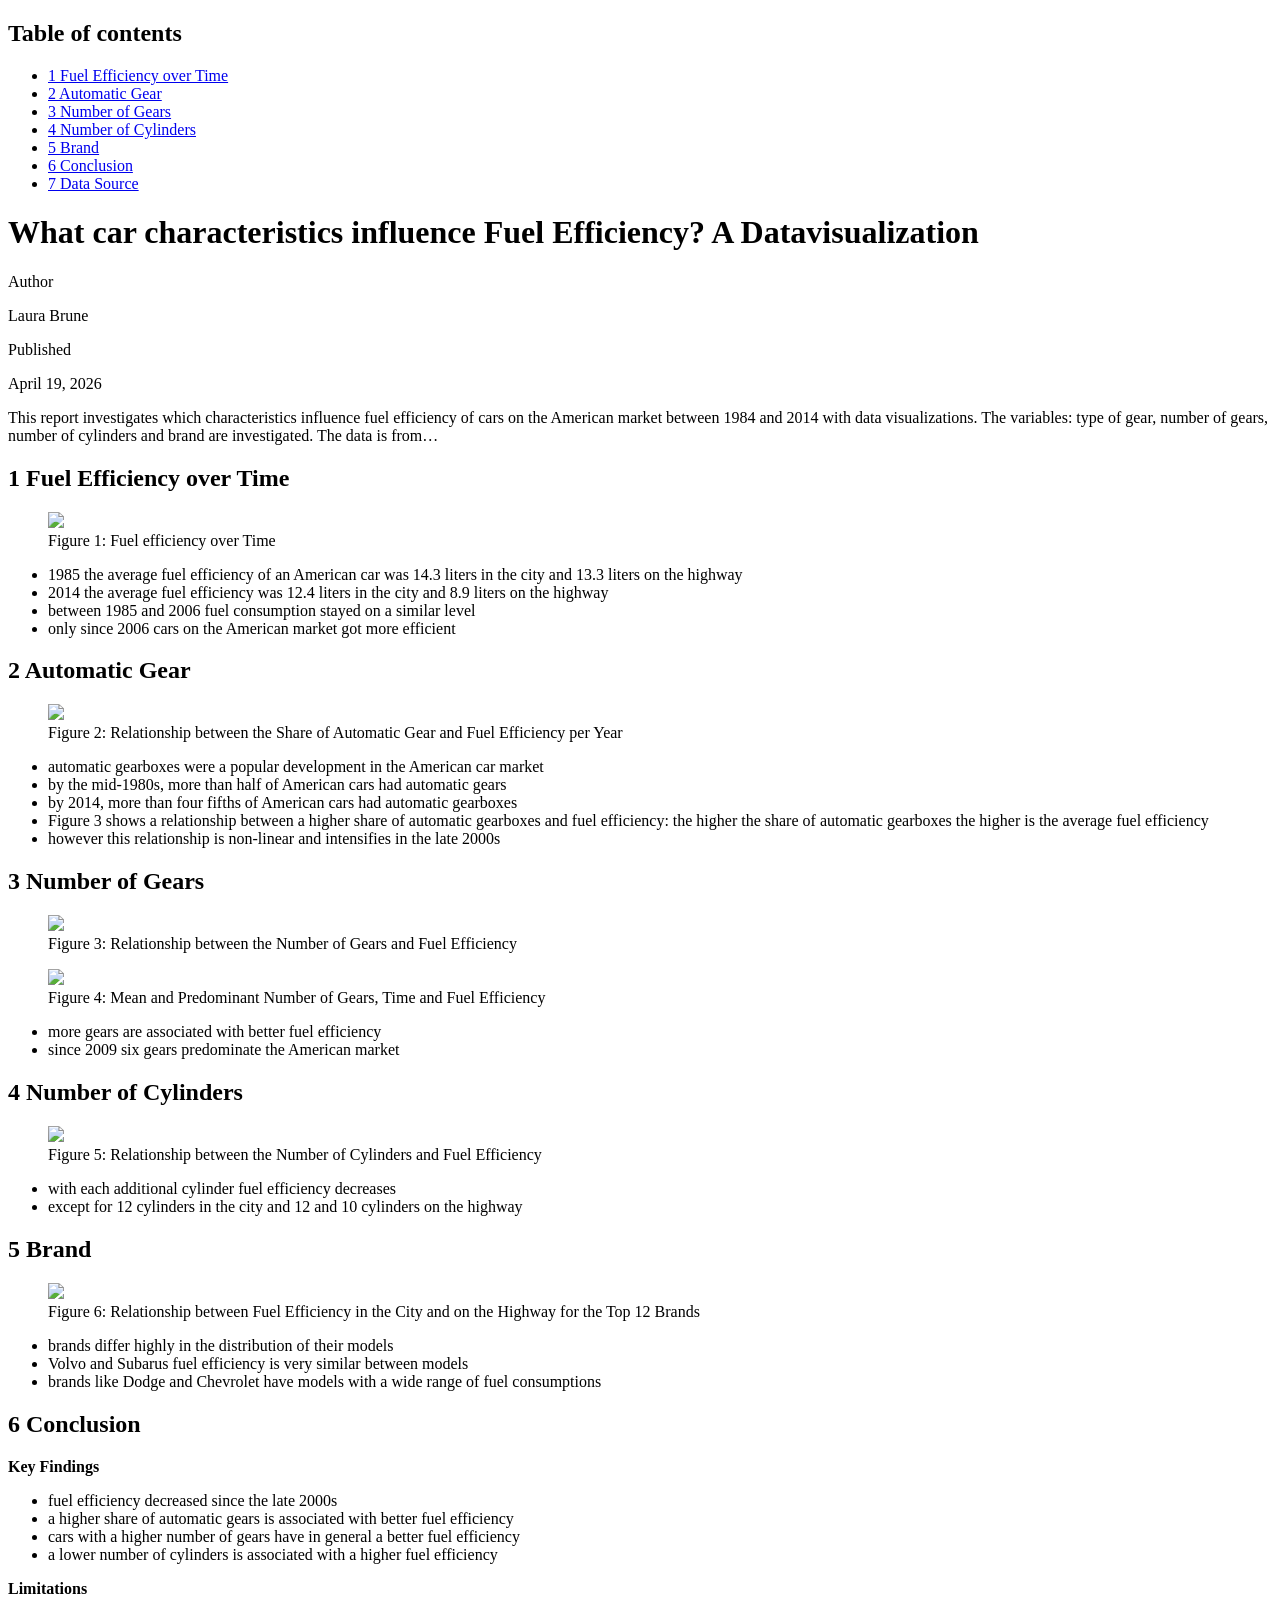
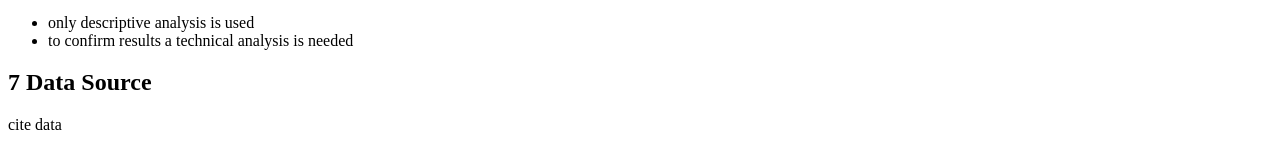
==== commit f4213cb9: "Output" ====
--- a/report/Results.html
+++ b/report/Results.html
@@ -100,9 +100,14 @@
 <h1 data-number="1"><span class="header-section-number">1</span> Fuel Efficiency over Time</h1>
 <div class="cell">
 <div class="cell-output-display">
-<div>
-<figure class="figure">
-<p><img src="Results_files/figure-html/unnamed-chunk-3-1.png" class="img-fluid figure-img" width="672"></p>
+<div id="fig-fuel-efficiency-over-time" class="quarto-float quarto-figure quarto-figure-center anchored">
+<figure class="quarto-float quarto-float-fig figure">
+<div aria-describedby="fig-fuel-efficiency-over-time-caption-0ceaefa1-69ba-4598-a22c-09a6ac19f8ca">
+<img src="Results_files/figure-html/fig-fuel-efficiency-over-time-1.png" class="img-fluid figure-img" width="672">
+</div>
+<figcaption class="quarto-float-caption-bottom quarto-float-caption quarto-float-fig" id="fig-fuel-efficiency-over-time-caption-0ceaefa1-69ba-4598-a22c-09a6ac19f8ca">
+Figure&nbsp;1: Fuel efficiency over Time
+</figcaption>
 </figure>
 </div>
 </div>
@@ -118,13 +123,13 @@
 <h1 data-number="2"><span class="header-section-number">2</span> Automatic Gear</h1>
 <div class="cell">
 <div class="cell-output-display">
-<div id="fig-automatic-year" class="quarto-float quarto-figure quarto-figure-center anchored" width="672">
+<div id="fig-automatic-gear-per-year" class="quarto-float quarto-figure quarto-figure-center anchored">
 <figure class="quarto-float quarto-float-fig figure">
-<div aria-describedby="fig-automatic-year-caption-0ceaefa1-69ba-4598-a22c-09a6ac19f8ca">
-<img src="Results_files/figure-html/fig-automatic-year-1.png" id="fig-automatic-year" class="img-fluid figure-img" width="672">
-</div>
-<figcaption class="quarto-float-caption-bottom quarto-float-caption quarto-float-fig quarto-uncaptioned" id="fig-automatic-year-caption-0ceaefa1-69ba-4598-a22c-09a6ac19f8ca">
-Figure&nbsp;1
+<div aria-describedby="fig-automatic-gear-per-year-caption-0ceaefa1-69ba-4598-a22c-09a6ac19f8ca">
+<img src="Results_files/figure-html/fig-automatic-gear-per-year-1.png" class="img-fluid figure-img" width="672">
+</div>
+<figcaption class="quarto-float-caption-bottom quarto-float-caption quarto-float-fig" id="fig-automatic-gear-per-year-caption-0ceaefa1-69ba-4598-a22c-09a6ac19f8ca">
+Figure&nbsp;2: Relationship between the Share of Automatic Gear and Fuel Efficiency per Year
 </figcaption>
 </figure>
 </div>
@@ -142,13 +147,13 @@
 <h1 data-number="3"><span class="header-section-number">3</span> Number of Gears</h1>
 <div class="cell">
 <div class="cell-output-display">
-<div id="fig-n-gears" class="quarto-float quarto-figure quarto-figure-center anchored" width="672">
+<div id="fig-n-gears" class="quarto-float quarto-figure quarto-figure-center anchored">
 <figure class="quarto-float quarto-float-fig figure">
 <div aria-describedby="fig-n-gears-caption-0ceaefa1-69ba-4598-a22c-09a6ac19f8ca">
-<img src="Results_files/figure-html/fig-n-gears-1.png" id="fig-n-gears" class="img-fluid figure-img" width="672">
-</div>
-<figcaption class="quarto-float-caption-bottom quarto-float-caption quarto-float-fig quarto-uncaptioned" id="fig-n-gears-caption-0ceaefa1-69ba-4598-a22c-09a6ac19f8ca">
-Figure&nbsp;2
+<img src="Results_files/figure-html/fig-n-gears-1.png" class="img-fluid figure-img" width="672">
+</div>
+<figcaption class="quarto-float-caption-bottom quarto-float-caption quarto-float-fig" id="fig-n-gears-caption-0ceaefa1-69ba-4598-a22c-09a6ac19f8ca">
+Figure&nbsp;3: Relationship between the Number of Gears and Fuel Efficiency
 </figcaption>
 </figure>
 </div>
@@ -156,13 +161,13 @@
 </div>
 <div class="cell">
 <div class="cell-output-display">
-<div id="fig-n-gears-year" class="quarto-float quarto-figure quarto-figure-center anchored" width="672">
+<div id="fig-n-gears-year" class="quarto-float quarto-figure quarto-figure-center anchored">
 <figure class="quarto-float quarto-float-fig figure">
 <div aria-describedby="fig-n-gears-year-caption-0ceaefa1-69ba-4598-a22c-09a6ac19f8ca">
-<img src="Results_files/figure-html/fig-n-gears-year-1.png" id="fig-n-gears-year" class="img-fluid figure-img" width="672">
-</div>
-<figcaption class="quarto-float-caption-bottom quarto-float-caption quarto-float-fig quarto-uncaptioned" id="fig-n-gears-year-caption-0ceaefa1-69ba-4598-a22c-09a6ac19f8ca">
-Figure&nbsp;3
+<img src="Results_files/figure-html/fig-n-gears-year-1.png" class="img-fluid figure-img" width="672">
+</div>
+<figcaption class="quarto-float-caption-bottom quarto-float-caption quarto-float-fig" id="fig-n-gears-year-caption-0ceaefa1-69ba-4598-a22c-09a6ac19f8ca">
+Figure&nbsp;4: Mean and Predominant Number of Gears, Time and Fuel Efficiency
 </figcaption>
 </figure>
 </div>
@@ -177,13 +182,13 @@
 <h1 data-number="4"><span class="header-section-number">4</span> Number of Cylinders</h1>
 <div class="cell">
 <div class="cell-output-display">
-<div id="fig-n-cylinders" class="quarto-float quarto-figure quarto-figure-center anchored" width="672">
+<div id="fig-n-cylinders" class="quarto-float quarto-figure quarto-figure-center anchored">
 <figure class="quarto-float quarto-float-fig figure">
 <div aria-describedby="fig-n-cylinders-caption-0ceaefa1-69ba-4598-a22c-09a6ac19f8ca">
-<img src="Results_files/figure-html/fig-n-cylinders-1.png" id="fig-n-cylinders" class="img-fluid figure-img" width="672">
-</div>
-<figcaption class="quarto-float-caption-bottom quarto-float-caption quarto-float-fig quarto-uncaptioned" id="fig-n-cylinders-caption-0ceaefa1-69ba-4598-a22c-09a6ac19f8ca">
-Figure&nbsp;4
+<img src="Results_files/figure-html/fig-n-cylinders-1.png" class="img-fluid figure-img" width="672">
+</div>
+<figcaption class="quarto-float-caption-bottom quarto-float-caption quarto-float-fig" id="fig-n-cylinders-caption-0ceaefa1-69ba-4598-a22c-09a6ac19f8ca">
+Figure&nbsp;5: Relationship between the Number of Cylinders and Fuel Efficiency
 </figcaption>
 </figure>
 </div>
@@ -198,27 +203,13 @@
 <h1 data-number="5"><span class="header-section-number">5</span> Brand</h1>
 <div class="cell">
 <div class="cell-output-display">
-<div id="fig-make" class="quarto-float quarto-figure quarto-figure-center anchored" width="672">
+<div id="fig-top-12-brand" class="quarto-float quarto-figure quarto-figure-center anchored">
 <figure class="quarto-float quarto-float-fig figure">
-<div aria-describedby="fig-make-caption-0ceaefa1-69ba-4598-a22c-09a6ac19f8ca">
-<img src="Results_files/figure-html/fig-make-1.png" id="fig-make" class="img-fluid figure-img" width="672">
-</div>
-<figcaption class="quarto-float-caption-bottom quarto-float-caption quarto-float-fig quarto-uncaptioned" id="fig-make-caption-0ceaefa1-69ba-4598-a22c-09a6ac19f8ca">
-Figure&nbsp;5
-</figcaption>
-</figure>
-</div>
-</div>
-</div>
-<div class="cell">
-<div class="cell-output-display">
-<div id="fig-eu-nonEu-time" class="quarto-float quarto-figure quarto-figure-center anchored" width="672">
-<figure class="quarto-float quarto-float-fig figure">
-<div aria-describedby="fig-eu-nonEu-time-caption-0ceaefa1-69ba-4598-a22c-09a6ac19f8ca">
-<img src="Results_files/figure-html/fig-eu-nonEu-time-1.png" id="fig-eu-nonEu-time" class="img-fluid figure-img" width="672">
-</div>
-<figcaption class="quarto-float-caption-bottom quarto-float-caption quarto-float-fig quarto-uncaptioned" id="fig-eu-nonEu-time-caption-0ceaefa1-69ba-4598-a22c-09a6ac19f8ca">
-Figure&nbsp;6
+<div aria-describedby="fig-top-12-brand-caption-0ceaefa1-69ba-4598-a22c-09a6ac19f8ca">
+<img src="Results_files/figure-html/fig-top-12-brand-1.png" class="img-fluid figure-img" width="672">
+</div>
+<figcaption class="quarto-float-caption-bottom quarto-float-caption quarto-float-fig" id="fig-top-12-brand-caption-0ceaefa1-69ba-4598-a22c-09a6ac19f8ca">
+Figure&nbsp;6: Relationship between Fuel Efficiency in the City and on the Highway for the Top 12 Brands
 </figcaption>
 </figure>
 </div>
@@ -232,8 +223,18 @@
 </section>
 <section id="conclusion" class="level1" data-number="6">
 <h1 data-number="6"><span class="header-section-number">6</span> Conclusion</h1>
-<p><strong>Key Findings</strong> - fuel efficiency decreased since the late 2000s - a higher share of automatic gears is associated with better fuel efficiency - cars with a higher number of gears have in general a better fuel efficiency - a lower number of cylinders is associated with a higher fuel efficiency</p>
-<p><strong>Limitations</strong> - only descriptive analysis is used - to confirm results a technical analysis is needed</p>
+<p><strong>Key Findings</strong></p>
+<ul>
+<li>fuel efficiency decreased since the late 2000s</li>
+<li>a higher share of automatic gears is associated with better fuel efficiency</li>
+<li>cars with a higher number of gears have in general a better fuel efficiency</li>
+<li>a lower number of cylinders is associated with a higher fuel efficiency</li>
+</ul>
+<p><strong>Limitations</strong></p>
+<ul>
+<li>only descriptive analysis is used</li>
+<li>to confirm results a technical analysis is needed</li>
+</ul>
 </section>
 <section id="data-source" class="level1" data-number="7">
 <h1 data-number="7"><span class="header-section-number">7</span> Data Source</h1>
